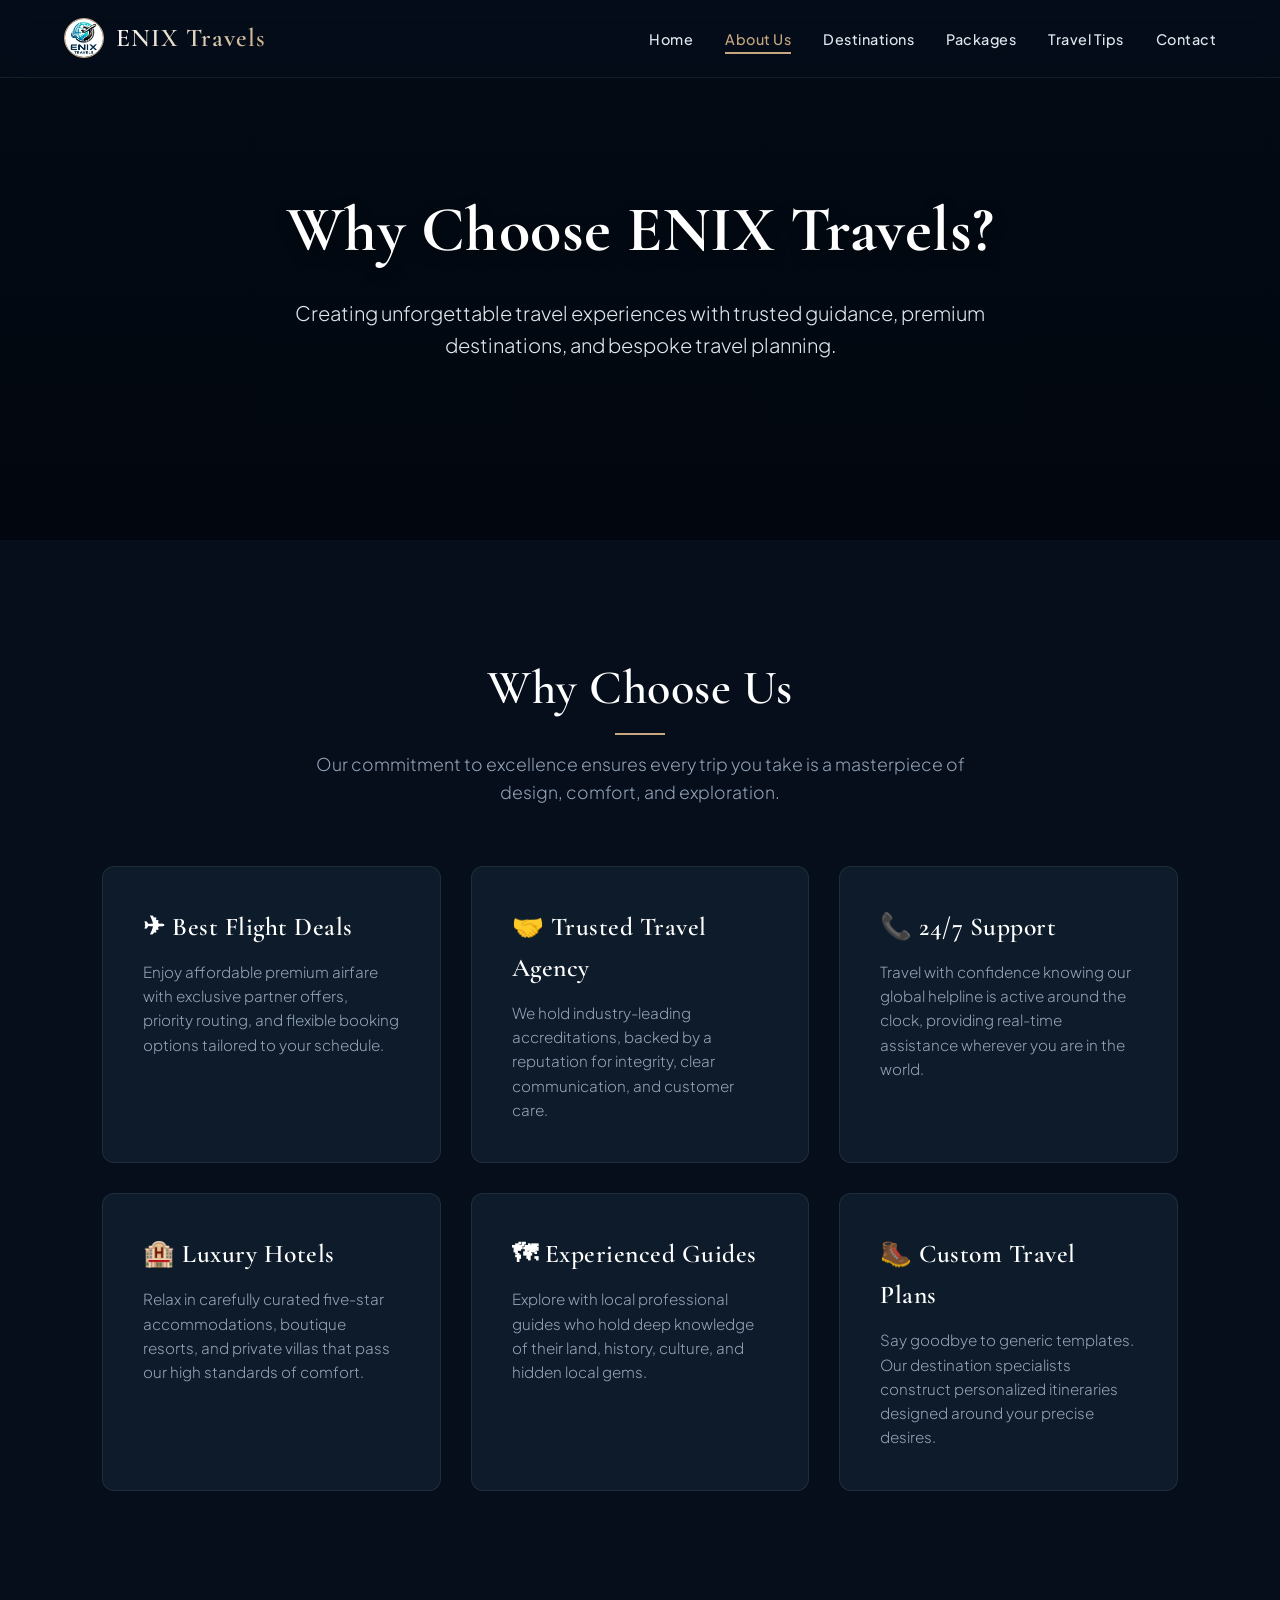
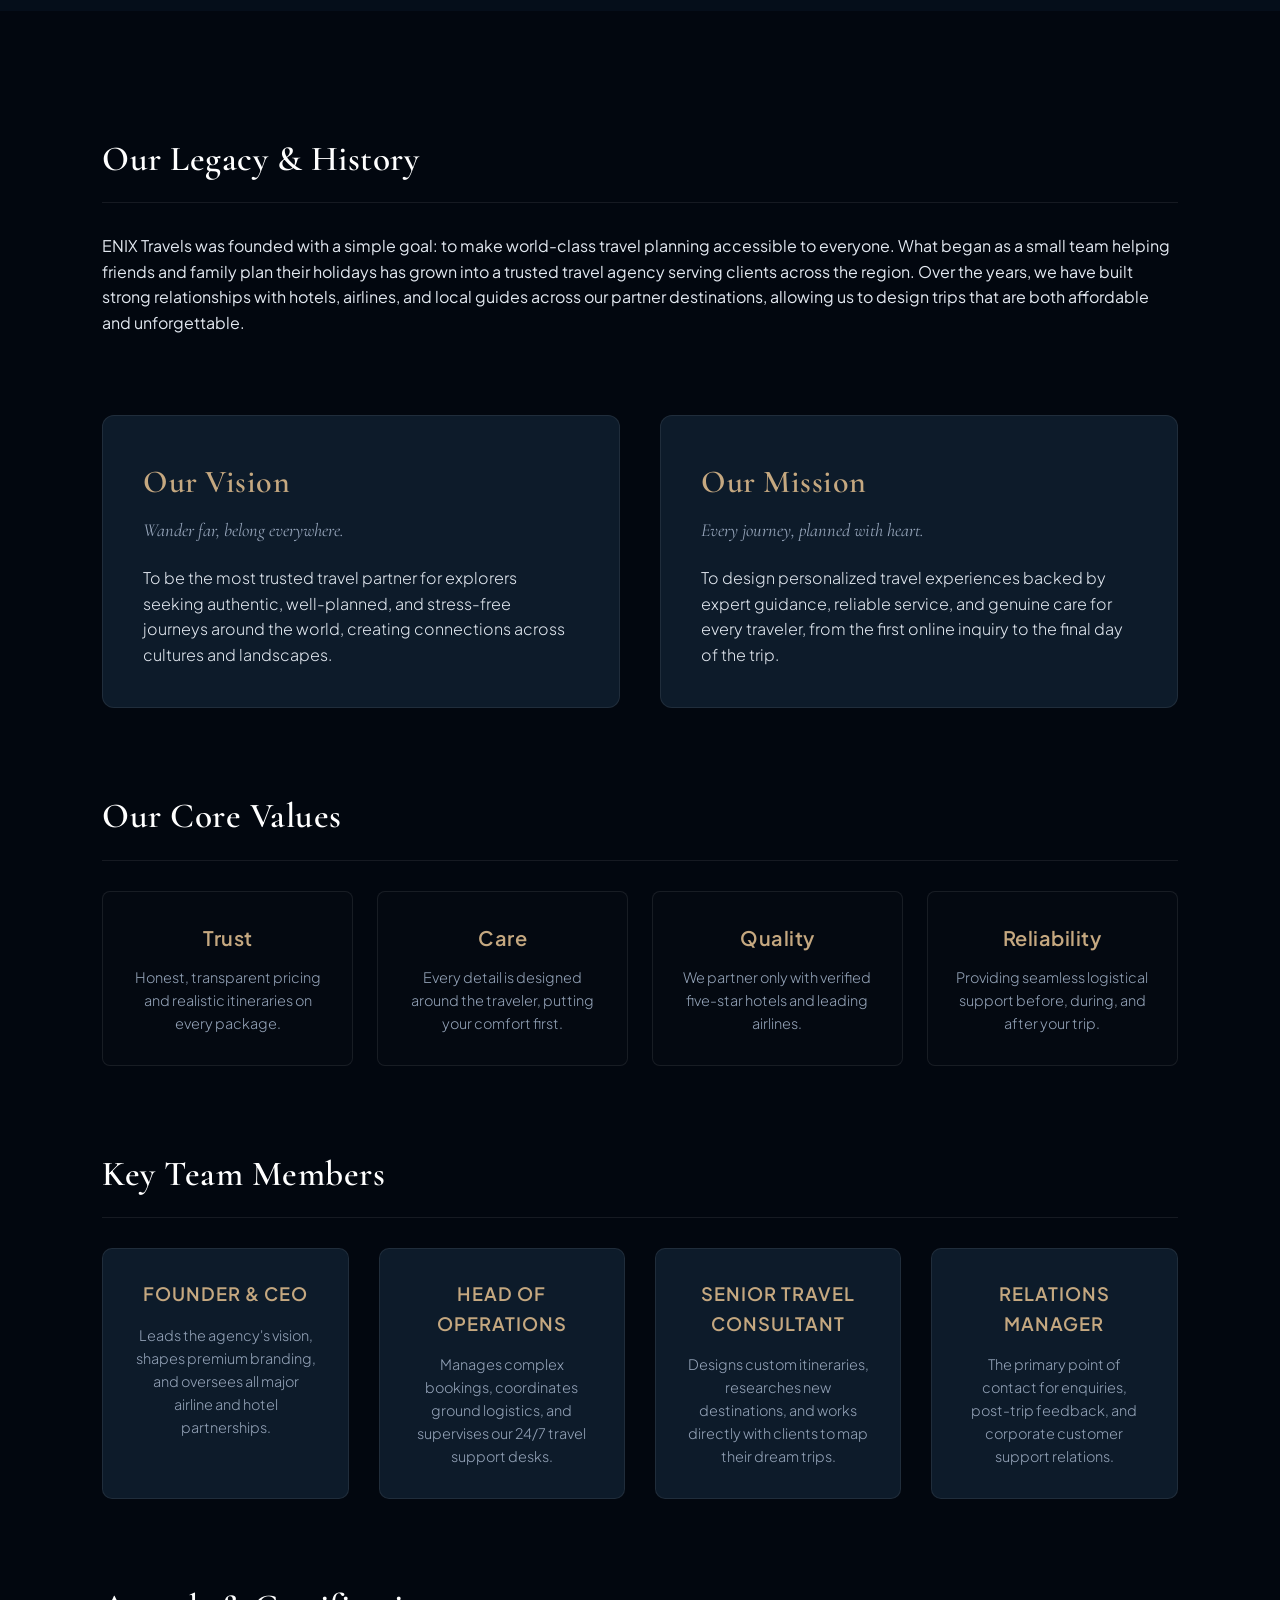
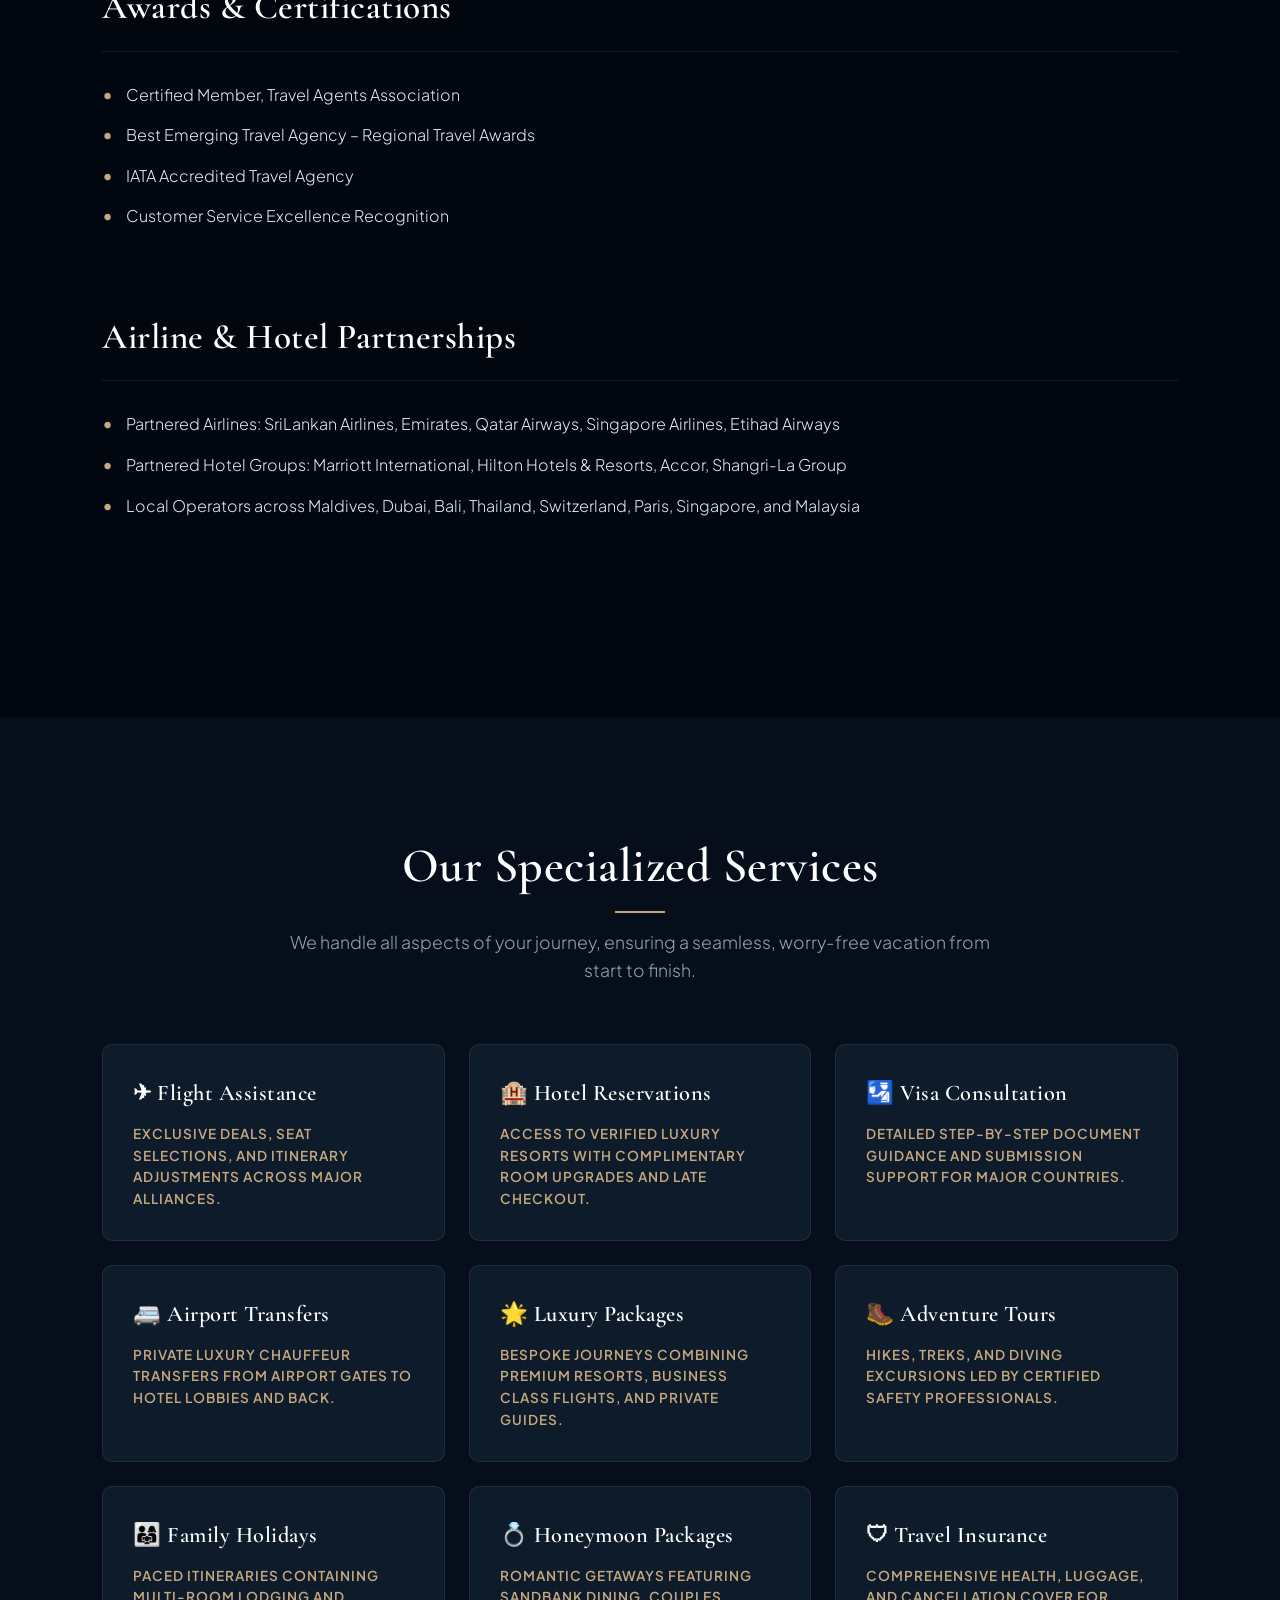
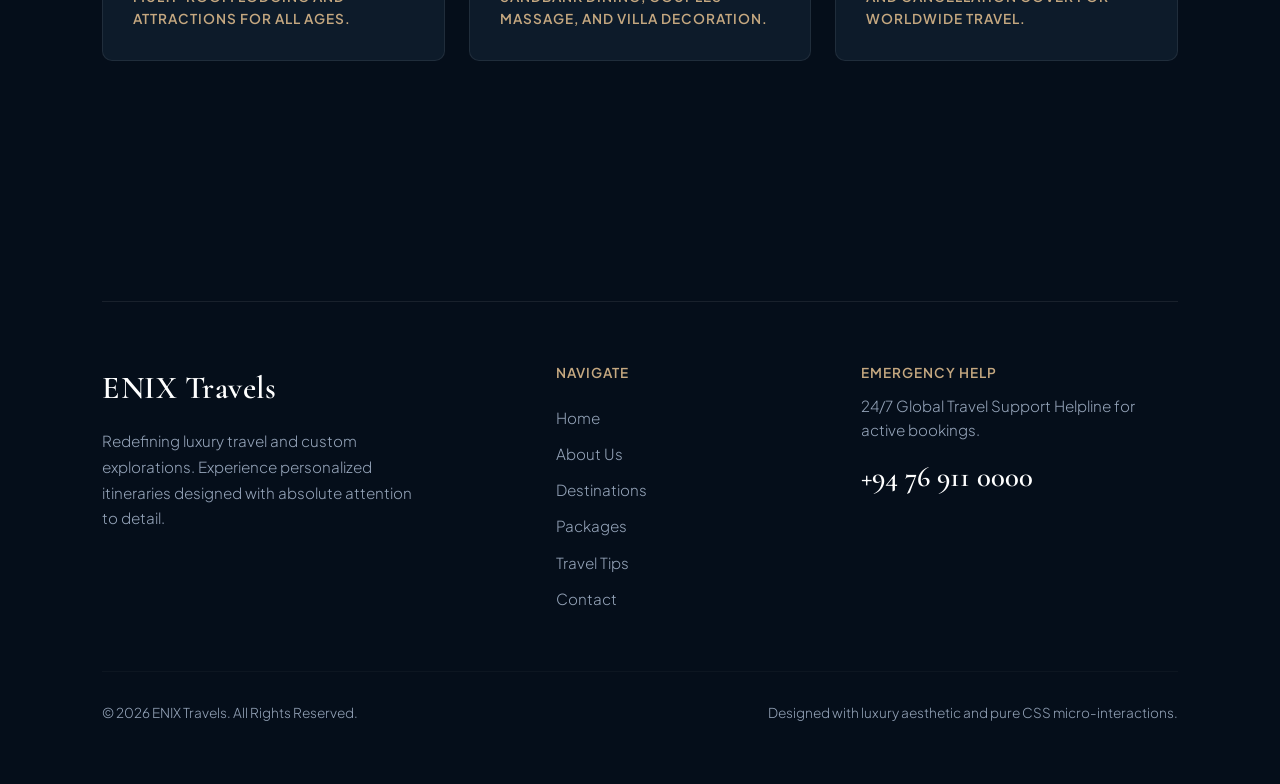
==== about.html @ 01170659 "Fully redesign all pages to a luxury, premium style with a unified style.css" ====
<!DOCTYPE html>
<html lang="en">
<head>
    <meta charset="UTF-8">
    <meta name="viewport" content="width=device-width, initial-scale=1.0">
    <meta name="description" content="Learn about the values, history, team, and bespoke travel services of ENIX Travels, your trusted premium holiday architect.">
    <title>About Us | ENIX Travels</title>
    <!-- Link to premium redesign stylesheet -->
    <link rel="stylesheet" href="style.css">
</head>
<body>

    <!-- ==========================================
      1. GLASSMORPHISM STICKY NAVIGATION
    ========================================== -->
    <header class="navbar">
        <a href="index.html" class="logo-section">
            <img src="logo.jpeg" alt="ENIX Travels Logo">
            <h2>ENIX Travels</h2>
        </a>

        <!-- CSS Checkbox Hack for Mobile Navigation -->
        <input type="checkbox" id="nav-checkbox" class="nav-checkbox">
        <label for="nav-checkbox" class="hamburger-label">
            <span></span>
            <span></span>
            <span></span>
        </label>

        <nav class="nav-menu">
            <ul>
                <li><a href="index.html" class="nav-link">Home</a></li>
                <li><a href="about.html" class="nav-link active">About Us</a></li>
                <li><a href="destinations.html" class="nav-link">Destinations</a></li>
                <li><a href="packages.html" class="nav-link">Packages</a></li>
                <li><a href="traveltips.html" class="nav-link">Travel Tips</a></li>
                <li><a href="contact.html" class="nav-link">Contact</a></li>
            </ul>
        </nav>
    </header>

    <!-- ==========================================
      2. SUB-HERO SECTION
    ========================================== -->
    <section class="sub-hero sub-hero-about">
        <div class="hero-content">
            <h1 class="animate-item hero-title">Why Choose ENIX Travels?</h1>
            <p class="animate-item hero-sub">
                Creating unforgettable travel experiences with trusted guidance, premium destinations, and bespoke travel planning.
            </p>
        </div>
    </section>

    <!-- ==========================================
      3. WHY CHOOSE US
    ========================================== -->
    <section class="why-choose">
        <div class="section-header">
            <h2>Why Choose Us</h2>
            <p>Our commitment to excellence ensures every trip you take is a masterpiece of design, comfort, and exploration.</p>
        </div>

        <div class="why-grid">
            <div class="why-box">
                <h3>✈ Best Flight Deals</h3>
                <p>Enjoy affordable premium airfare with exclusive partner offers, priority routing, and flexible booking options tailored to your schedule.</p>
            </div>

            <div class="why-box">
                <h3>🤝 Trusted Travel Agency</h3>
                <p>We hold industry-leading accreditations, backed by a reputation for integrity, clear communication, and customer care.</p>
            </div>

            <div class="why-box">
                <h3>📞 24/7 Support</h3>
                <p>Travel with confidence knowing our global helpline is active around the clock, providing real-time assistance wherever you are in the world.</p>
            </div>

            <div class="why-box">
                <h3>🏨 Luxury Hotels</h3>
                <p>Relax in carefully curated five-star accommodations, boutique resorts, and private villas that pass our high standards of comfort.</p>
            </div>

            <div class="why-box">
                <h3>🗺 Experienced Guides</h3>
                <p>Explore with local professional guides who hold deep knowledge of their land, history, culture, and hidden local gems.</p>
            </div>

            <div class="why-box">
                <h3>🥾 Custom Travel Plans</h3>
                <p>Say goodbye to generic templates. Our destination specialists construct personalized itineraries designed around your precise desires.</p>
            </div>
        </div>
    </section>

    <!-- ==========================================
      4. AGENCY PROFILE & VALUES
    ========================================== -->
    <section class="agency-profile">
        <div class="profile-block">
            <h3>Our Legacy & History</h3>
            <p>
                ENIX Travels was founded with a simple goal: to make world-class travel planning accessible to everyone. What began as a small team helping friends and family plan their holidays has grown into a trusted travel agency serving clients across the region. Over the years, we have built strong relationships with hotels, airlines, and local guides across our partner destinations, allowing us to design trips that are both affordable and unforgettable.
            </p>
        </div>

        <div class="vision-mission-grid">
            <div class="vm-box">
                <h3>Our Vision</h3>
                <span class="vm-tagline">Wander far, belong everywhere.</span>
                <p>
                    To be the most trusted travel partner for explorers seeking authentic, well-planned, and stress-free journeys around the world, creating connections across cultures and landscapes.
                </p>
            </div>

            <div class="vm-box">
                <h3>Our Mission</h3>
                <span class="vm-tagline">Every journey, planned with heart.</span>
                <p>
                    To design personalized travel experiences backed by expert guidance, reliable service, and genuine care for every traveler, from the first online inquiry to the final day of the trip.
                </p>
            </div>
        </div>

        <div class="profile-block">
            <h3>Our Core Values</h3>
            <div class="values-grid">
                <div class="value-item">
                    <h4>Trust</h4>
                    <p>Honest, transparent pricing and realistic itineraries on every package.</p>
                </div>
                <div class="value-item">
                    <h4>Care</h4>
                    <p>Every detail is designed around the traveler, putting your comfort first.</p>
                </div>
                <div class="value-item">
                    <h4>Quality</h4>
                    <p>We partner only with verified five-star hotels and leading airlines.</p>
                </div>
                <div class="value-item">
                    <h4>Reliability</h4>
                    <p>Providing seamless logistical support before, during, and after your trip.</p>
                </div>
            </div>
        </div>

        <div class="profile-block">
            <h3>Key Team Members</h3>
            <div class="team-grid">
                <div class="team-card">
                    <h4>Founder & CEO</h4>
                    <p>Leads the agency's vision, shapes premium branding, and oversees all major airline and hotel partnerships.</p>
                </div>
                <div class="team-card">
                    <h4>Head of Operations</h4>
                    <p>Manages complex bookings, coordinates ground logistics, and supervises our 24/7 travel support desks.</p>
                </div>
                <div class="team-card">
                    <h4>Senior Travel Consultant</h4>
                    <p>Designs custom itineraries, researches new destinations, and works directly with clients to map their dream trips.</p>
                </div>
                <div class="team-card">
                    <h4>Relations Manager</h4>
                    <p>The primary point of contact for enquiries, post-trip feedback, and corporate customer support relations.</p>
                </div>
            </div>
        </div>

        <div class="profile-block">
            <h3>Awards & Certifications</h3>
            <ul class="simple-list">
                <li>Certified Member, Travel Agents Association</li>
                <li>Best Emerging Travel Agency – Regional Travel Awards</li>
                <li>IATA Accredited Travel Agency</li>
                <li>Customer Service Excellence Recognition</li>
            </ul>
        </div>

        <div class="profile-block">
            <h3>Airline & Hotel Partnerships</h3>
            <ul class="simple-list">
                <li>Partnered Airlines: SriLankan Airlines, Emirates, Qatar Airways, Singapore Airlines, Etihad Airways</li>
                <li>Partnered Hotel Groups: Marriott International, Hilton Hotels & Resorts, Accor, Shangri-La Group</li>
                <li>Local Operators across Maldives, Dubai, Bali, Thailand, Switzerland, Paris, Singapore, and Malaysia</li>
            </ul>
        </div>
    </section>

    <!-- ==========================================
      5. OUR DETAILED SERVICES
    ========================================== -->
    <section class="services">
        <div class="section-header">
            <h2>Our Specialized Services</h2>
            <p>We handle all aspects of your journey, ensuring a seamless, worry-free vacation from start to finish.</p>
        </div>

        <div class="services-grid">
            <div class="service-card">
                <h3>✈ Flight Assistance</h3>
                <p>Exclusive deals, seat selections, and itinerary adjustments across major alliances.</p>
            </div>
            <div class="service-card">
                <h3>🏨 Hotel Reservations</h3>
                <p>Access to verified luxury resorts with complimentary room upgrades and late checkout.</p>
            </div>
            <div class="service-card">
                <h3>🛂 Visa Consultation</h3>
                <p>Detailed step-by-step document guidance and submission support for major countries.</p>
            </div>
            <div class="service-card">
                <h3>🚐 Airport Transfers</h3>
                <p>Private luxury chauffeur transfers from airport gates to hotel lobbies and back.</p>
            </div>
            <div class="service-card">
                <h3>🌟 Luxury Packages</h3>
                <p>Bespoke journeys combining premium resorts, business class flights, and private guides.</p>
            </div>
            <div class="service-card">
                <h3>🥾 Adventure Tours</h3>
                <p>Hikes, treks, and diving excursions led by certified safety professionals.</p>
            </div>
            <div class="service-card">
                <h3>👨‍👩‍👧 Family Holidays</h3>
                <p>Paced itineraries containing multi-room lodging and attractions for all ages.</p>
            </div>
            <div class="service-card">
                <h3>💍 Honeymoon Packages</h3>
                <p>Romantic getaways featuring sandbank dining, couples massage, and villa decoration.</p>
            </div>
            <div class="service-card">
                <h3>🛡 Travel Insurance</h3>
                <p>Comprehensive health, luggage, and cancellation cover for worldwide travel.</p>
            </div>
        </div>
    </section>

    <!-- ==========================================
      6. CONTACT & FOOTER SECTION
    ========================================== -->
    <section id="contact" class="contact-wrapper">
        <!-- Footer Column Areas -->
        <footer class="footer-bottom">
            <div class="footer-brand">
                <h3>ENIX Travels</h3>
                <p>Redefining luxury travel and custom explorations. Experience personalized itineraries designed with absolute attention to detail.</p>
            </div>
            <div class="footer-links-grid">
                <div class="footer-nav">
                    <h4>Navigate</h4>
                    <a href="index.html">Home</a>
                    <a href="about.html">About Us</a>
                    <a href="destinations.html">Destinations</a>
                    <a href="packages.html">Packages</a>
                    <a href="traveltips.html">Travel Tips</a>
                    <a href="contact.html">Contact</a>
                </div>
                <div class="footer-support">
                    <h4>Emergency Help</h4>
                    <p>24/7 Global Travel Support Helpline for active bookings.</p>
                    <span class="helpline">+94 76 911 0000</span>
                </div>
            </div>
        </footer>

        <div class="copyright">
            <p>© 2026 ENIX Travels. All Rights Reserved.</p>
            <p>Designed with luxury aesthetic and pure CSS micro-interactions.</p>
        </div>
    </section>

</body>
</html>
---- style.css ----
/*
 ==========================================
   ENIX TRAVELS - PREMIUM STYLE SHEET
   Techniques: CSS Grid, Flexbox, Glassmorphism, Checkbox Hack
   Theme: Luxury Navy & Sand Gold
 ==========================================
*/

/* --- Google Fonts --- */
@import url('https://fonts.googleapis.com/css2?family=Cormorant+Garamond:ital,wght@0,300;0,400;0,500;0,600;0,700;1,400&family=Plus+Jakarta+Sans:wght@300;400;500;600;700;800&display=swap');

/* --- Design Tokens & Variables --- */
:root {
  /* Colors */
  --primary: #050e1a;          /* Deep rich navy base */
  --primary-light: #0d1b2a;    /* Secondary navy for cards */
  --accent: #c5a880;           /* Champagne / Sand Gold */
  --accent-glow: rgba(197, 168, 128, 0.4);
  --accent-hover: #e0cca7;     /* Lighter Sand Gold */
  --bg-dark: #02070f;          /* Almost black */
  --text-white: #ffffff;       /* Pure white headings */
  --text-slate: #94a3b8;       /* Legible slate body */
  --text-light: #e2e8f0;       /* High contrast body text */
  --border-light: rgba(255, 255, 255, 0.08); /* Semi-transparent border */
  
  /* Fonts */
  --font-serif: 'Cormorant Garamond', serif;
  --font-sans: 'Plus Jakarta Sans', sans-serif;
  
  /* Animation / Transitions */
  --transition-smooth: all 0.45s cubic-bezier(0.16, 1, 0.3, 1); /* Premium ease-out curve */
  --transition-fast: all 0.25s ease;
  
  /* Shadow & Blur */
  --card-shadow: 0 10px 30px -10px rgba(0, 0, 0, 0.5);
  --card-shadow-hover: 0 20px 40px -10px rgba(197, 168, 128, 0.15);
  --glass-bg: rgba(5, 14, 26, 0.7);
  --glass-blur: blur(15px);
}

/* --- Reset & Core Setup --- */
*, *::before, *::after {
  box-sizing: border-box;
  margin: 0;
  padding: 0;
}

html {
  scroll-behavior: smooth;
  scroll-padding-top: 100px; /* Offset to prevent fixed navbar from covering headings */
}

body {
  font-family: var(--font-sans);
  background-color: var(--bg-dark);
  color: var(--text-light);
  line-height: 1.6;
  overflow-x: hidden;
}

h1, h2, h3, h4, h5, h6 {
  font-family: var(--font-serif);
  color: var(--text-white);
  font-weight: 600;
  letter-spacing: 0.5px;
}

a {
  color: inherit;
  text-decoration: none;
  transition: var(--transition-fast);
}

ul {
  list-style: none;
}

img {
  max-width: 100%;
  height: auto;
  display: block;
}

/* --- Custom Scrollbar --- */
::-webkit-scrollbar {
  width: 8px;
}
::-webkit-scrollbar-track {
  background: var(--bg-dark);
}
::-webkit-scrollbar-thumb {
  background: var(--primary-light);
  border: 2px solid var(--bg-dark);
  border-radius: 4px;
}
::-webkit-scrollbar-thumb:hover {
  background: var(--accent);
}

/* --- Common UI Utilities --- */
.section-header {
  text-align: center;
  max-width: 700px;
  margin: 0 auto 60px auto;
}

.section-header h2 {
  font-size: 3rem;
  line-height: 1.2;
  margin-bottom: 15px;
  position: relative;
  display: inline-block;
}

.section-header h2::after {
  content: '';
  display: block;
  width: 50px;
  height: 2px;
  background-color: var(--accent);
  margin: 15px auto 0 auto;
}

.section-header p {
  font-size: 1.1rem;
  color: var(--text-slate);
  font-weight: 300;
}

.glow-btn {
  display: inline-block;
  background-color: var(--accent);
  color: var(--bg-dark);
  font-family: var(--font-sans);
  font-weight: 600;
  text-transform: uppercase;
  font-size: 0.85rem;
  letter-spacing: 1.5px;
  padding: 16px 36px;
  border-radius: 4px;
  border: 1px solid var(--accent);
  box-shadow: 0 0 0 0 rgba(197, 168, 128, 0.4);
  transition: var(--transition-smooth);
  cursor: pointer;
  text-align: center;
}

.glow-btn:hover {
  background-color: transparent;
  color: var(--accent);
  box-shadow: 0 10px 30px -10px var(--accent-glow);
  transform: translateY(-2px);
}

.glass-panel {
  background: var(--glass-bg);
  backdrop-filter: var(--glass-blur);
  -webkit-backdrop-filter: var(--glass-blur);
  border: 1px solid var(--border-light);
  border-radius: 12px;
}

/* --- Sticky Glassmorphism Header --- */
.navbar {
  position: fixed;
  top: 0;
  left: 0;
  width: 100%;
  z-index: 1000;
  background: var(--glass-bg);
  backdrop-filter: var(--glass-blur);
  -webkit-backdrop-filter: var(--glass-blur);
  border-bottom: 1px solid var(--border-light);
  padding: 18px 5%;
  display: flex;
  justify-content: space-between;
  align-items: center;
  transition: var(--transition-smooth);
}

.logo-section {
  display: flex;
  align-items: center;
  gap: 12px;
}

.logo-section img {
  width: 40px;
  height: 40px;
  border-radius: 50%;
  border: 1.5px solid var(--accent);
  object-fit: cover;
}

.logo-section h2 {
  font-size: 1.6rem;
  letter-spacing: 1px;
  background: linear-gradient(135deg, #ffffff 0%, var(--accent) 100%);
  -webkit-background-clip: text;
  -webkit-text-fill-color: transparent;
}

.nav-menu ul {
  display: flex;
  align-items: center;
  gap: 32px;
}

.nav-link {
  font-family: var(--font-sans);
  font-size: 0.9rem;
  font-weight: 500;
  letter-spacing: 0.5px;
  color: var(--text-light);
  position: relative;
  padding: 6px 0;
}

.nav-link::after {
  content: '';
  position: absolute;
  bottom: 0;
  left: 0;
  width: 0;
  height: 1.5px;
  background-color: var(--accent);
  transition: var(--transition-smooth);
}

.nav-link:hover, .nav-link.active {
  color: var(--accent);
}

.nav-link:hover::after, .nav-link.active::after {
  width: 100%;
}

/* Checkbox hack variables */
.nav-checkbox {
  display: none;
}

.hamburger-label {
  display: none;
  cursor: pointer;
  z-index: 1010;
}

/* --- Hero Section (Homepage) --- */
.hero {
  height: 100vh;
  width: 100%;
  background: linear-gradient(180deg, rgba(5,14,26,0.3) 0%, rgba(2,7,15,0.95) 100%), 
              url('https://images.unsplash.com/photo-1507525428034-b723cf961d3e?auto=format&fit=crop&w=1920&q=80') no-repeat center center/cover;
  display: flex;
  align-items: center;
  justify-content: center;
  position: relative;
  text-align: center;
  padding: 0 20px;
}

.hero-content {
  max-width: 900px;
  z-index: 10;
}

.hero h1 {
  font-size: 4.5rem;
  line-height: 1.1;
  margin-bottom: 24px;
  font-style: italic;
  letter-spacing: 0.5px;
  font-weight: 300;
  color: var(--text-white);
  text-shadow: 0 4px 20px rgba(0, 0, 0, 0.4);
}

.hero h1 span {
  display: block;
  font-style: normal;
  font-weight: 700;
  font-size: 5rem;
  background: linear-gradient(135deg, #ffffff 30%, var(--accent) 100%);
  -webkit-background-clip: text;
  -webkit-text-fill-color: transparent;
  margin-top: 10px;
}

.hero p {
  font-size: 1.3rem;
  color: var(--text-slate);
  max-width: 650px;
  margin: 0 auto 40px auto;
  font-weight: 300;
}

/* --- Sub-page Hero Section --- */
.sub-hero {
  height: 60vh;
  width: 100%;
  display: flex;
  align-items: center;
  justify-content: center;
  position: relative;
  text-align: center;
  padding: 0 20px;
  background-position: center center;
  background-repeat: no-repeat;
  background-size: cover;
}

.sub-hero::before {
  content: '';
  position: absolute;
  top: 0;
  left: 0;
  width: 100%;
  height: 100%;
  background: linear-gradient(180deg, rgba(5,14,26,0.5) 0%, rgba(2,7,15,1) 100%);
  z-index: 1;
}

.sub-hero-about {
  background-image: url('https://images.unsplash.com/photo-1488646953014-85cb44e25828?auto=format&fit=crop&w=1920&q=80');
}

.sub-hero-destinations {
  background-image: url('https://images.unsplash.com/photo-1469854523086-cc02fe5d8800?auto=format&fit=crop&w=1920&q=80');
}

.sub-hero-packages {
  background-image: url('https://images.unsplash.com/photo-1476514525535-07fb3b4ae5f1?auto=format&fit=crop&w=1920&q=80');
}

.sub-hero-tips {
  background-image: url('https://images.unsplash.com/photo-1506929562872-bb421503ef21?auto=format&fit=crop&w=1920&q=80');
}

.sub-hero-contact {
  background-image: url('https://images.unsplash.com/photo-1436491865332-7a61a109cc05?auto=format&fit=crop&w=1920&q=80');
}

.sub-hero h1 {
  font-size: 4rem;
  margin-bottom: 16px;
  z-index: 10;
  font-weight: 700;
  text-shadow: 0 4px 15px rgba(0, 0, 0, 0.4);
}

.sub-hero p {
  font-size: 1.25rem;
  color: var(--text-light);
  max-width: 700px;
  margin: 0 auto;
  font-weight: 300;
  z-index: 10;
}

/* Staggered Animations for Hero Text */
.animate-item {
  opacity: 0;
  transform: translateY(30px);
  animation: fadeInUp 1s cubic-bezier(0.16, 1, 0.3, 1) forwards;
}

.hero-title {
  animation-delay: 0.2s;
}

.hero-sub {
  animation-delay: 0.4s;
}

.hero-cta {
  animation-delay: 0.6s;
}

@keyframes fadeInUp {
  to {
    opacity: 1;
    transform: translateY(0);
  }
}

/* Scroll indicator */
.scroll-indicator {
  position: absolute;
  bottom: 40px;
  left: 50%;
  transform: translateX(-50%);
  z-index: 10;
  animation: bounce 2s infinite;
  color: var(--accent);
  font-size: 1.5rem;
  opacity: 0.7;
}

@keyframes bounce {
  0%, 20%, 50%, 80%, 100% {
    transform: translate(-50%, 0);
  }
  40% {
    transform: translate(-50%, -10px);
  }
  60% {
    transform: translate(-50%, -5px);
  }
}

/* --- About Us Page Layouts --- */
.about {
  padding: 120px 8%;
  background-color: var(--bg-dark);
  position: relative;
}

.about-grid {
  display: grid;
  grid-template-columns: 1.1fr 0.9fr;
  gap: 80px;
  align-items: center;
}

.about-text h3 {
  font-size: 1.5rem;
  color: var(--accent);
  text-transform: uppercase;
  letter-spacing: 2px;
  margin-bottom: 12px;
  font-family: var(--font-sans);
}

.about-text h2 {
  font-size: 3.5rem;
  line-height: 1.15;
  margin-bottom: 24px;
}

.about-text p {
  color: var(--text-slate);
  font-size: 1.1rem;
  line-height: 1.8;
  margin-bottom: 20px;
  font-weight: 300;
}

.about-highlight {
  font-size: 1.25rem;
  color: var(--text-light);
  border-left: 2px solid var(--accent);
  padding-left: 20px;
  font-style: italic;
  font-family: var(--font-serif);
  margin: 30px 0;
}

/* About Stats badges */
.about-stats {
  display: flex;
  gap: 30px;
  margin-top: 40px;
}

.stat-item {
  flex: 1;
  padding: 24px;
  text-align: center;
  border-radius: 8px;
}

.stat-number {
  font-family: var(--font-serif);
  font-size: 2.8rem;
  color: var(--accent);
  font-weight: 700;
  display: block;
  margin-bottom: 4px;
}

.stat-label {
  font-size: 0.85rem;
  text-transform: uppercase;
  letter-spacing: 1px;
  color: var(--text-slate);
}

/* Visual Collage side */
.about-visual {
  position: relative;
  display: flex;
  justify-content: center;
}

.image-wrapper {
  position: relative;
  width: 90%;
  border-radius: 12px;
  overflow: hidden;
  box-shadow: var(--card-shadow);
}

.image-wrapper img {
  width: 100%;
  height: 500px;
  object-fit: cover;
  transition: var(--transition-smooth);
}

.image-wrapper::before {
  content: '';
  position: absolute;
  top: 0;
  left: 0;
  width: 100%;
  height: 100%;
  background: linear-gradient(360deg, rgba(5,14,26,0.6) 0%, rgba(5,14,26,0) 100%);
  z-index: 1;
  pointer-events: none;
}

.image-wrapper:hover img {
  transform: scale(1.03);
}

.visual-backdrop {
  position: absolute;
  width: 100%;
  height: 100%;
  border: 1px solid var(--accent);
  border-radius: 12px;
  top: 20px;
  left: 20px;
  z-index: -1;
  opacity: 0.3;
  transition: var(--transition-smooth);
}

.about-visual:hover .visual-backdrop {
  transform: translate(-10px, -10px);
  opacity: 0.5;
}

/* Why Choose Grid */
.why-choose {
  padding: 120px 8%;
  background-color: var(--primary);
}

.why-grid {
  display: grid;
  grid-template-columns: repeat(auto-fit, minmax(320px, 1fr));
  gap: 30px;
  margin-top: 40px;
}

.why-box {
  padding: 40px;
  border-radius: 12px;
  border: 1px solid var(--border-light);
  background-color: var(--primary-light);
  transition: var(--transition-smooth);
}

.why-box:hover {
  transform: translateY(-5px);
  border-color: rgba(197, 168, 128, 0.4);
  box-shadow: var(--card-shadow-hover);
}

.why-box h3 {
  font-size: 1.6rem;
  color: var(--text-white);
  margin-bottom: 12px;
  display: flex;
  align-items: center;
  gap: 12px;
}

.why-box p {
  color: var(--text-slate);
  font-size: 0.95rem;
  font-weight: 300;
  line-height: 1.6;
}

/* History / Values section */
.agency-profile {
  padding: 120px 8%;
  background-color: var(--bg-dark);
}

.profile-block {
  margin-bottom: 80px;
}

.profile-block h3 {
  font-size: 2.2rem;
  margin-bottom: 30px;
  border-bottom: 1px solid var(--border-light);
  padding-bottom: 15px;
}

.vision-mission-grid {
  display: grid;
  grid-template-columns: 1fr 1fr;
  gap: 40px;
  margin-bottom: 80px;
}

.vm-box {
  padding: 40px;
  border-radius: 12px;
  border: 1px solid var(--border-light);
  background-color: var(--primary-light);
}

.vm-box h3 {
  font-size: 2rem;
  margin-bottom: 8px;
  color: var(--accent);
}

.vm-tagline {
  display: block;
  font-family: var(--font-serif);
  font-style: italic;
  font-size: 1.15rem;
  color: var(--text-slate);
  margin-bottom: 20px;
}

.vm-box p {
  color: var(--text-light);
  font-weight: 300;
}

.values-grid {
  display: grid;
  grid-template-columns: repeat(4, 1fr);
  gap: 24px;
}

.value-item {
  padding: 30px 24px;
  text-align: center;
  border-radius: 8px;
  border: 1px solid var(--border-light);
  background-color: rgba(255,255,255,0.01);
  transition: var(--transition-fast);
}

.value-item:hover {
  border-color: var(--accent);
  background-color: rgba(197, 168, 128, 0.02);
}

.value-item h4 {
  font-family: var(--font-sans);
  font-size: 1.25rem;
  color: var(--accent);
  margin-bottom: 12px;
}

.value-item p {
  color: var(--text-slate);
  font-size: 0.9rem;
  font-weight: 300;
}

/* Team Grid */
.team-grid {
  display: grid;
  grid-template-columns: repeat(4, 1fr);
  gap: 30px;
}

.team-card {
  padding: 30px;
  border-radius: 10px;
  border: 1px solid var(--border-light);
  background-color: var(--primary-light);
  text-align: center;
  transition: var(--transition-smooth);
}

.team-card:hover {
  transform: translateY(-5px);
  border-color: rgba(197, 168, 128, 0.3);
}

.team-card h4 {
  font-family: var(--font-sans);
  font-size: 1.15rem;
  color: var(--accent);
  margin-bottom: 15px;
  text-transform: uppercase;
  letter-spacing: 1px;
}

.team-card p {
  color: var(--text-slate);
  font-size: 0.9rem;
  font-weight: 300;
}

.simple-list {
  display: flex;
  flex-direction: column;
  gap: 15px;
}

.simple-list li {
  position: relative;
  padding-left: 24px;
  color: var(--text-light);
  font-weight: 300;
}

.simple-list li::before {
  content: "•";
  position: absolute;
  left: 0;
  color: var(--accent);
  font-size: 1.4rem;
  line-height: 1;
}

.guidance-list li {
  padding-bottom: 15px;
  border-bottom: 1px solid rgba(255,255,255,0.02);
}

.guidance-list a {
  display: inline-block;
  margin-left: 10px;
  color: var(--accent);
  font-size: 0.85rem;
  font-weight: 600;
}

/* Services section in About page */
.services {
  padding: 120px 8%;
  background-color: var(--primary);
}

.services-grid {
  display: grid;
  grid-template-columns: repeat(auto-fit, minmax(280px, 1fr));
  gap: 24px;
  margin-top: 40px;
}

.service-card {
  padding: 30px;
  border-radius: 10px;
  border: 1px solid var(--border-light);
  background-color: var(--primary-light);
  transition: var(--transition-smooth);
}

.service-card:hover {
  transform: translateY(-5px);
  border-color: var(--accent);
}

.service-card h3 {
  font-size: 1.4rem;
  color: var(--text-white);
  margin-bottom: 12px;
}

.service-card p {
  color: var(--accent);
  font-size: 0.85rem;
  text-transform: uppercase;
  letter-spacing: 1px;
  font-weight: 600;
}

/* --- Destinations Page Layouts --- */
.destinations {
  padding: 120px 8%;
  background-color: var(--primary);
  background-image: radial-gradient(circle at 10% 20%, rgba(13, 27, 42, 0.2) 0%, transparent 40%);
}

.destinations-grid {
  display: grid;
  grid-template-columns: repeat(4, 1fr); /* 4 Columns on desktop */
  gap: 30px;
}

.destination-card {
  position: relative;
  background-color: var(--primary-light);
  border-radius: 12px;
  overflow: hidden;
  box-shadow: var(--card-shadow);
  border: 1px solid var(--border-light);
  transition: var(--transition-smooth);
  height: 420px;
  display: flex;
  flex-direction: column;
}

.dest-img-container {
  height: 65%;
  overflow: hidden;
  position: relative;
}

.dest-img-container img {
  width: 100%;
  height: 100%;
  object-fit: cover;
  transition: transform 0.6s cubic-bezier(0.16, 1, 0.3, 1);
}

/* Hover overlays */
.dest-img-container::after {
  content: '';
  position: absolute;
  top: 0;
  left: 0;
  width: 100%;
  height: 100%;
  background: linear-gradient(to bottom, rgba(5,14,26,0) 40%, rgba(5,14,26,0.85) 100%);
  z-index: 1;
  transition: var(--transition-smooth);
}

.destination-card:hover .dest-img-container img {
  transform: scale(1.08);
}

.destination-card:hover {
  transform: translateY(-10px);
  box-shadow: var(--card-shadow-hover);
  border-color: rgba(197, 168, 128, 0.3);
}

.dest-badge {
  position: absolute;
  top: 15px;
  right: 15px;
  background-color: rgba(5, 14, 26, 0.7);
  backdrop-filter: blur(5px);
  -webkit-backdrop-filter: blur(5px);
  border: 1.5px solid var(--accent);
  color: var(--accent);
  padding: 4px 12px;
  font-size: 0.75rem;
  text-transform: uppercase;
  letter-spacing: 1px;
  border-radius: 20px;
  z-index: 2;
  font-weight: 600;
}

.dest-content {
  padding: 24px;
  flex: 1;
  display: flex;
  flex-direction: column;
  justify-content: space-between;
  background-color: var(--primary-light);
  position: relative;
  z-index: 2;
}

.dest-content h3 {
  font-size: 1.6rem;
  margin-bottom: 8px;
  transition: var(--transition-fast);
}

.destination-card:hover .dest-content h3 {
  color: var(--accent);
}

.dest-content p {
  color: var(--text-slate);
  font-size: 0.88rem;
  font-weight: 300;
  line-height: 1.5;
  display: -webkit-box;
  -webkit-line-clamp: 3;
  -webkit-box-orient: vertical;
  overflow: hidden;
  text-overflow: ellipsis;
  margin-bottom: 15px;
}

.dest-link {
  display: flex;
  align-items: center;
  gap: 8px;
  font-size: 0.85rem;
  color: var(--accent);
  font-weight: 600;
  text-transform: uppercase;
  letter-spacing: 1px;
}

.dest-link span {
  transition: transform 0.3s ease;
}

.destination-card:hover .dest-link span {
  transform: translateX(5px);
}

/* Tour Categories Grid */
.categories-section {
  padding: 120px 8%;
  background-color: var(--bg-dark);
}

.category-grid {
  display: grid;
  grid-template-columns: repeat(auto-fit, minmax(320px, 1fr));
  gap: 30px;
  margin-top: 40px;
}

.category-box {
  padding: 40px;
  border-radius: 12px;
  border: 1px solid var(--border-light);
  background-color: var(--primary-light);
  transition: var(--transition-smooth);
}

.category-box:hover {
  border-color: var(--accent);
  box-shadow: var(--card-shadow-hover);
}

.category-box h3 {
  font-size: 1.6rem;
  margin-bottom: 15px;
}

.category-desc {
  color: var(--text-slate);
  font-size: 0.95rem;
  margin-bottom: 20px;
  font-weight: 300;
}

.category-box ul {
  display: flex;
  flex-wrap: wrap;
  gap: 12px;
}

.category-box li a {
  display: inline-block;
  padding: 6px 16px;
  border-radius: 20px;
  background-color: rgba(255, 255, 255, 0.03);
  border: 1px solid var(--border-light);
  font-size: 0.85rem;
  color: var(--text-light);
}

.category-box li a:hover {
  background-color: var(--accent);
  color: var(--bg-dark);
  border-color: var(--accent);
}

/* Country Know before you go cards */
.country-info-section {
  padding: 120px 8%;
  background-color: var(--bg-dark);
}

.country-info-card {
  padding: 48px;
  border-radius: 12px;
  border: 1px solid var(--border-light);
  background-color: var(--primary-light);
  margin-bottom: 40px;
  scroll-margin-top: 120px;
}

.country-info-card h3 {
  font-size: 2.5rem;
  color: var(--accent);
  margin-bottom: 24px;
  border-bottom: 1.5px solid var(--border-light);
  padding-bottom: 12px;
}

.info-grid {
  display: grid;
  grid-template-columns: 1fr 1fr;
  gap: 40px;
}

.info-col h5 {
  font-family: var(--font-sans);
  font-size: 0.9rem;
  text-transform: uppercase;
  letter-spacing: 1.5px;
  color: var(--text-white);
  margin-bottom: 12px;
}

.info-col p {
  color: var(--text-slate);
  font-size: 1rem;
  line-height: 1.7;
  font-weight: 300;
}

/* --- Tour Packages Page Layouts --- */
.packages {
  padding: 120px 8%;
  background-color: var(--bg-dark);
  position: relative;
}

.packages-grid {
  display: grid;
  grid-template-columns: repeat(3, 1fr); /* 3 Columns on desktop */
  gap: 40px;
}

.package-card {
  border-radius: 12px;
  overflow: hidden;
  box-shadow: var(--card-shadow);
  border: 1px solid var(--border-light);
  display: flex;
  flex-direction: column;
  height: 100%;
  transition: var(--transition-smooth);
}

.package-card:hover {
  transform: translateY(-8px);
  border-color: rgba(197, 168, 128, 0.4);
  box-shadow: var(--card-shadow-hover);
}

.package-header {
  padding: 30px;
  background-color: var(--primary-light);
  border-bottom: 1px solid var(--border-light);
  text-align: center;
}

.package-header h3 {
  font-size: 1.8rem;
  margin-bottom: 12px;
}

.package-duration {
  font-size: 0.85rem;
  text-transform: uppercase;
  letter-spacing: 1.5px;
  color: var(--accent);
  font-weight: 600;
}

.package-details {
  padding: 30px;
  flex: 1;
  background-color: var(--bg-dark);
}

.details-list {
  margin-bottom: 30px;
}

.details-list li {
  position: relative;
  padding-left: 28px;
  margin-bottom: 14px;
  font-size: 0.95rem;
  color: var(--text-slate);
  font-weight: 300;
}

.details-list li::before {
  content: "✓";
  position: absolute;
  left: 0;
  top: 0;
  color: var(--accent);
  font-weight: 700;
}

.package-pricing {
  text-align: center;
  padding-top: 25px;
  border-top: 1px solid var(--border-light);
}

.price-label {
  font-size: 0.8rem;
  color: var(--text-slate);
  text-transform: uppercase;
  letter-spacing: 1px;
}

.price-amount {
  font-family: var(--font-serif);
  font-size: 2.5rem;
  color: var(--text-white);
  font-weight: 700;
  margin: 5px 0 20px 0;
}

.price-amount span {
  font-size: 1.5rem;
  color: var(--accent);
}

.package-btn {
  width: 100%;
  padding: 14px;
  text-align: center;
}

/* Country sections on packages page */
.country-block {
  margin-bottom: 100px;
  scroll-margin-top: 120px;
}

.country-title {
  font-size: 3rem;
  color: var(--accent);
  margin-bottom: 40px;
  border-bottom: 2px solid var(--border-light);
  padding-bottom: 15px;
}

/* Tour packages Table style */
.table-section {
  padding: 120px 8%;
  background-color: var(--primary);
}

.table-wrapper {
  overflow-x: auto;
  margin-top: 40px;
  border-radius: 12px;
  border: 1px solid var(--border-light);
  box-shadow: var(--card-shadow);
}

.tour-table {
  width: 100%;
  border-collapse: collapse;
  text-align: left;
  background-color: var(--primary-light);
}

.tour-table caption {
  padding: 20px;
  font-family: var(--font-serif);
  font-size: 1.5rem;
  font-weight: 600;
  color: var(--text-white);
  background-color: rgba(255,255,255,0.01);
  border-bottom: 1px solid var(--border-light);
  text-align: left;
}

.tour-table th {
  padding: 20px;
  background-color: rgba(5, 14, 26, 0.5);
  font-size: 0.9rem;
  font-weight: 600;
  color: var(--accent);
  border-bottom: 1.5px solid var(--border-light);
  text-transform: uppercase;
  letter-spacing: 1px;
}

.tour-table td {
  padding: 20px;
  border-bottom: 1px solid rgba(255,255,255,0.03);
  font-size: 0.95rem;
  color: var(--text-light);
  font-weight: 300;
}

.tour-table tr:hover td {
  background-color: rgba(255, 255, 255, 0.02);
  color: var(--text-white);
}

.tour-table .btn-table-book {
  padding: 8px 18px;
  font-size: 0.75rem;
}

/* --- Travel Tips & FAQ Page Layouts --- */
.tips-section {
  padding: 120px 8%;
  background-color: var(--bg-dark);
}

.tips-grid {
  display: grid;
  grid-template-columns: repeat(auto-fit, minmax(320px, 1fr));
  gap: 30px;
  margin-top: 40px;
}

.tip-card {
  padding: 40px;
  border-radius: 12px;
  border: 1px solid var(--border-light);
  background-color: var(--primary-light);
  transition: var(--transition-smooth);
}

.tip-card:hover {
  transform: translateY(-5px);
  border-color: var(--accent);
  box-shadow: var(--card-shadow-hover);
}

.tip-card h3 {
  font-size: 1.6rem;
  margin-bottom: 15px;
}

.tip-card p {
  color: var(--text-slate);
  font-size: 0.95rem;
  font-weight: 300;
  line-height: 1.6;
}

/* FAQ Details/Summary Accordion */
.faq-section {
  padding: 120px 8%;
  background-color: var(--primary);
}

.faq-list {
  max-width: 800px;
  margin: 40px auto 0 auto;
}

.faq-item {
  margin-bottom: 20px;
  border-radius: 8px;
  border: 1px solid var(--border-light);
  background-color: var(--primary-light);
  overflow: hidden;
  transition: var(--transition-fast);
}

.faq-item summary {
  padding: 24px 30px;
  font-family: var(--font-serif);
  font-size: 1.35rem;
  color: var(--text-white);
  cursor: pointer;
  outline: none;
  list-style: none;
  display: flex;
  justify-content: space-between;
  align-items: center;
  font-weight: 500;
}

.faq-item summary::-webkit-details-marker {
  display: none;
}

/* Add custom rotating arrow icon */
.faq-item summary::after {
  content: "+";
  font-family: var(--font-sans);
  font-size: 1.5rem;
  color: var(--accent);
  transition: transform 0.3s ease;
}

.faq-item[open] {
  border-color: var(--accent);
  box-shadow: 0 5px 20px -10px var(--accent-glow);
}

.faq-item[open] summary::after {
  content: "−";
  transform: rotate(180deg);
}

.faq-item p {
  padding: 0 30px 24px 30px;
  color: var(--text-slate);
  font-size: 1rem;
  font-weight: 300;
  line-height: 1.7;
  border-top: 1px solid rgba(255,255,255,0.02);
}

/* --- Contact & Booking Page Layouts --- */
.contact-wrapper {
  padding: 120px 8% 60px 8%;
  background-color: var(--primary);
  position: relative;
}

.contact-grid {
  display: grid;
  grid-template-columns: 0.8fr 1.2fr;
  gap: 80px;
  margin-bottom: 100px;
  align-items: start;
}

.contact-info h2 {
  font-size: 3rem;
  line-height: 1.2;
  margin-bottom: 24px;
}

.contact-info p {
  color: var(--text-slate);
  font-size: 1.1rem;
  margin-bottom: 40px;
  font-weight: 300;
}

.info-cards {
  display: flex;
  flex-direction: column;
  gap: 24px;
  margin-bottom: 40px;
}

.info-card {
  display: flex;
  align-items: center;
  gap: 20px;
  padding: 20px;
  border-radius: 8px;
  background-color: rgba(255, 255, 255, 0.02);
  border: 1px solid var(--border-light);
}

.info-icon {
  font-size: 1.8rem;
  color: var(--accent);
}

.info-details h4 {
  font-family: var(--font-sans);
  font-size: 0.85rem;
  text-transform: uppercase;
  letter-spacing: 1px;
  color: var(--text-slate);
  margin-bottom: 4px;
}

.info-details p {
  margin: 0;
  font-size: 1.05rem;
  color: var(--text-light);
  font-weight: 500;
}

.social-platforms {
  display: flex;
  gap: 16px;
}

.social-btn {
  width: 44px;
  height: 44px;
  border-radius: 50%;
  background-color: rgba(255, 255, 255, 0.03);
  border: 1px solid var(--border-light);
  display: flex;
  align-items: center;
  justify-content: center;
  color: var(--text-light);
  font-size: 1.1rem;
  transition: var(--transition-smooth);
}

.social-btn:hover {
  background-color: var(--accent);
  color: var(--bg-dark);
  transform: translateY(-4px);
  box-shadow: 0 10px 20px -10px var(--accent);
}

/* Glassmorphism Form */
.contact-form-panel {
  padding: 48px;
}

.contact-form-panel h3 {
  font-size: 2.2rem;
  margin-bottom: 12px;
}

.contact-form-panel p {
  color: var(--text-slate);
  margin-bottom: 36px;
  font-weight: 300;
  font-size: 0.95rem;
}

.form-group-row {
  display: grid;
  grid-template-columns: 1fr 1fr;
  gap: 20px;
  margin-bottom: 24px;
}

.form-group {
  margin-bottom: 24px;
}

.form-group label {
  display: block;
  font-size: 0.85rem;
  text-transform: uppercase;
  letter-spacing: 1px;
  color: var(--text-slate);
  margin-bottom: 8px;
}

.form-input {
  width: 100%;
  background-color: rgba(255, 255, 255, 0.03);
  border: 1px solid var(--border-light);
  border-radius: 6px;
  padding: 16px 20px;
  color: var(--text-white);
  font-family: var(--font-sans);
  font-size: 0.95rem;
  transition: var(--transition-fast);
}

.form-input:focus {
  outline: none;
  border-color: var(--accent);
  background-color: rgba(255, 255, 255, 0.06);
  box-shadow: 0 0 15px -5px var(--accent-glow);
}

/* Style optgroups and options */
select.form-input option, select.form-input optgroup {
  background-color: var(--primary-light);
  color: var(--text-light);
}

textarea.form-input {
  height: 140px;
  resize: none;
}

.form-submit-btn {
  width: 100%;
  text-align: center;
  font-size: 0.9rem;
  padding: 18px;
}

/* CSS Target alerts on Contact Page */
.selected-note {
  display: none;
  padding: 20px 24px;
  border-radius: 8px;
  background-color: rgba(197, 168, 128, 0.1);
  border: 1.5px dashed var(--accent);
  color: var(--text-white);
  margin-bottom: 30px;
  font-weight: 500;
  animation: slideFadeIn 0.5s ease-out;
}

.selected-note:target {
  display: block;
}

@keyframes slideFadeIn {
  from {
    opacity: 0;
    transform: translateY(-10px);
  }
  to {
    opacity: 1;
    transform: translateY(0);
  }
}

/* --- Footer Area --- */
.footer-bottom {
  border-top: 1px solid var(--border-light);
  padding-top: 60px;
  display: grid;
  grid-template-columns: 1fr 1.5fr;
  gap: 40px;
  align-items: start;
}

.footer-brand h3 {
  font-size: 2rem;
  margin-bottom: 15px;
}

.footer-brand p {
  color: var(--text-slate);
  font-weight: 300;
  max-width: 320px;
  font-size: 0.95rem;
  line-height: 1.7;
}

.footer-links-grid {
  display: grid;
  grid-template-columns: 1fr 1.2fr;
  gap: 40px;
}

.footer-nav {
  display: flex;
  flex-direction: column;
  gap: 12px;
}

.footer-nav h4, .footer-support h4 {
  font-family: var(--font-sans);
  font-size: 0.85rem;
  text-transform: uppercase;
  letter-spacing: 1px;
  color: var(--accent);
  margin-bottom: 10px;
}

.footer-nav a {
  color: var(--text-slate);
  font-size: 0.95rem;
  font-weight: 300;
}

.footer-nav a:hover {
  color: var(--text-white);
  padding-left: 4px;
}

.footer-support p {
  color: var(--text-slate);
  font-size: 0.95rem;
  font-weight: 300;
  margin-bottom: 12px;
}

.helpline {
  font-family: var(--font-serif);
  font-size: 1.8rem;
  color: var(--text-white);
  font-weight: 600;
}

.copyright {
  margin-top: 60px;
  padding-top: 30px;
  border-top: 1px solid rgba(255, 255, 255, 0.03);
  display: flex;
  justify-content: space-between;
  font-size: 0.85rem;
  color: var(--text-slate);
  font-weight: 300;
}

/* --- Mobile Hamburger Checkbox Hack Logic --- */
@media (max-width: 992px) {
  .section-header h2 {
    font-size: 2.5rem;
  }
  .about-grid {
    grid-template-columns: 1fr;
    gap: 50px;
  }
  .destinations-grid {
    grid-template-columns: repeat(2, 1fr);
  }
  .packages-grid {
    grid-template-columns: repeat(2, 1fr);
    gap: 30px;
  }
  .contact-grid {
    grid-template-columns: 1fr;
    gap: 60px;
  }
  .info-grid {
    grid-template-columns: 1fr;
    gap: 30px;
  }
  .vision-mission-grid {
    grid-template-columns: 1fr;
    gap: 30px;
  }
  .values-grid {
    grid-template-columns: repeat(2, 1fr);
    gap: 20px;
  }
  .team-grid {
    grid-template-columns: repeat(2, 1fr);
  }
}

@media (max-width: 768px) {
  /* Hamburger button icon */
  .hamburger-label {
    display: flex;
    flex-direction: column;
    justify-content: space-between;
    width: 30px;
    height: 20px;
    z-index: 1100;
  }
  
  .hamburger-label span {
    display: block;
    height: 2px;
    width: 100%;
    background-color: var(--text-light);
    border-radius: 2px;
    transition: var(--transition-smooth);
  }
  
  /* Menu styling - initially offscreen drawer */
  .nav-menu {
    position: fixed;
    top: 0;
    right: -100%;
    width: 70%;
    height: 100vh;
    background-color: rgba(5, 14, 26, 0.98);
    backdrop-filter: blur(25px);
    -webkit-backdrop-filter: blur(25px);
    border-left: 1px solid var(--border-light);
    display: flex;
    justify-content: center;
    align-items: center;
    transition: var(--transition-smooth);
    z-index: 1000;
  }
  
  .nav-menu ul {
    flex-direction: column;
    gap: 32px;
    align-items: center;
  }
  
  .nav-link {
    font-size: 1.2rem;
  }
  
  /* Open state drawer */
  .nav-checkbox:checked ~ .nav-menu {
    right: 0;
  }
  
  /* Burger icon turns into an X */
  .nav-checkbox:checked ~ .hamburger-label span:nth-child(1) {
    transform: translateY(9px) rotate(45deg);
  }
  
  .nav-checkbox:checked ~ .hamburger-label span:nth-child(2) {
    opacity: 0;
  }
  
  .nav-checkbox:checked ~ .hamburger-label span:nth-child(3) {
    transform: translateY(-9px) rotate(-45deg);
  }
  
  /* Hero typography */
  .hero h1 {
    font-size: 3rem;
  }
  
  .hero h1 span {
    font-size: 3.2rem;
  }
  
  .destinations-grid,
  .packages-grid {
    grid-template-columns: 1fr;
  }
  
  .values-grid {
    grid-template-columns: 1fr;
  }
  
  .team-grid {
    grid-template-columns: 1fr;
  }
  
  .footer-bottom {
    grid-template-columns: 1fr;
  }
  
  .footer-links-grid {
    grid-template-columns: 1fr;
    gap: 30px;
  }
  
  .copyright {
    flex-direction: column;
    gap: 15px;
    text-align: center;
  }
  
  .contact-form-panel {
    padding: 30px 20px;
  }
  
  .form-group-row {
    grid-template-columns: 1fr;
    gap: 0;
  }
}
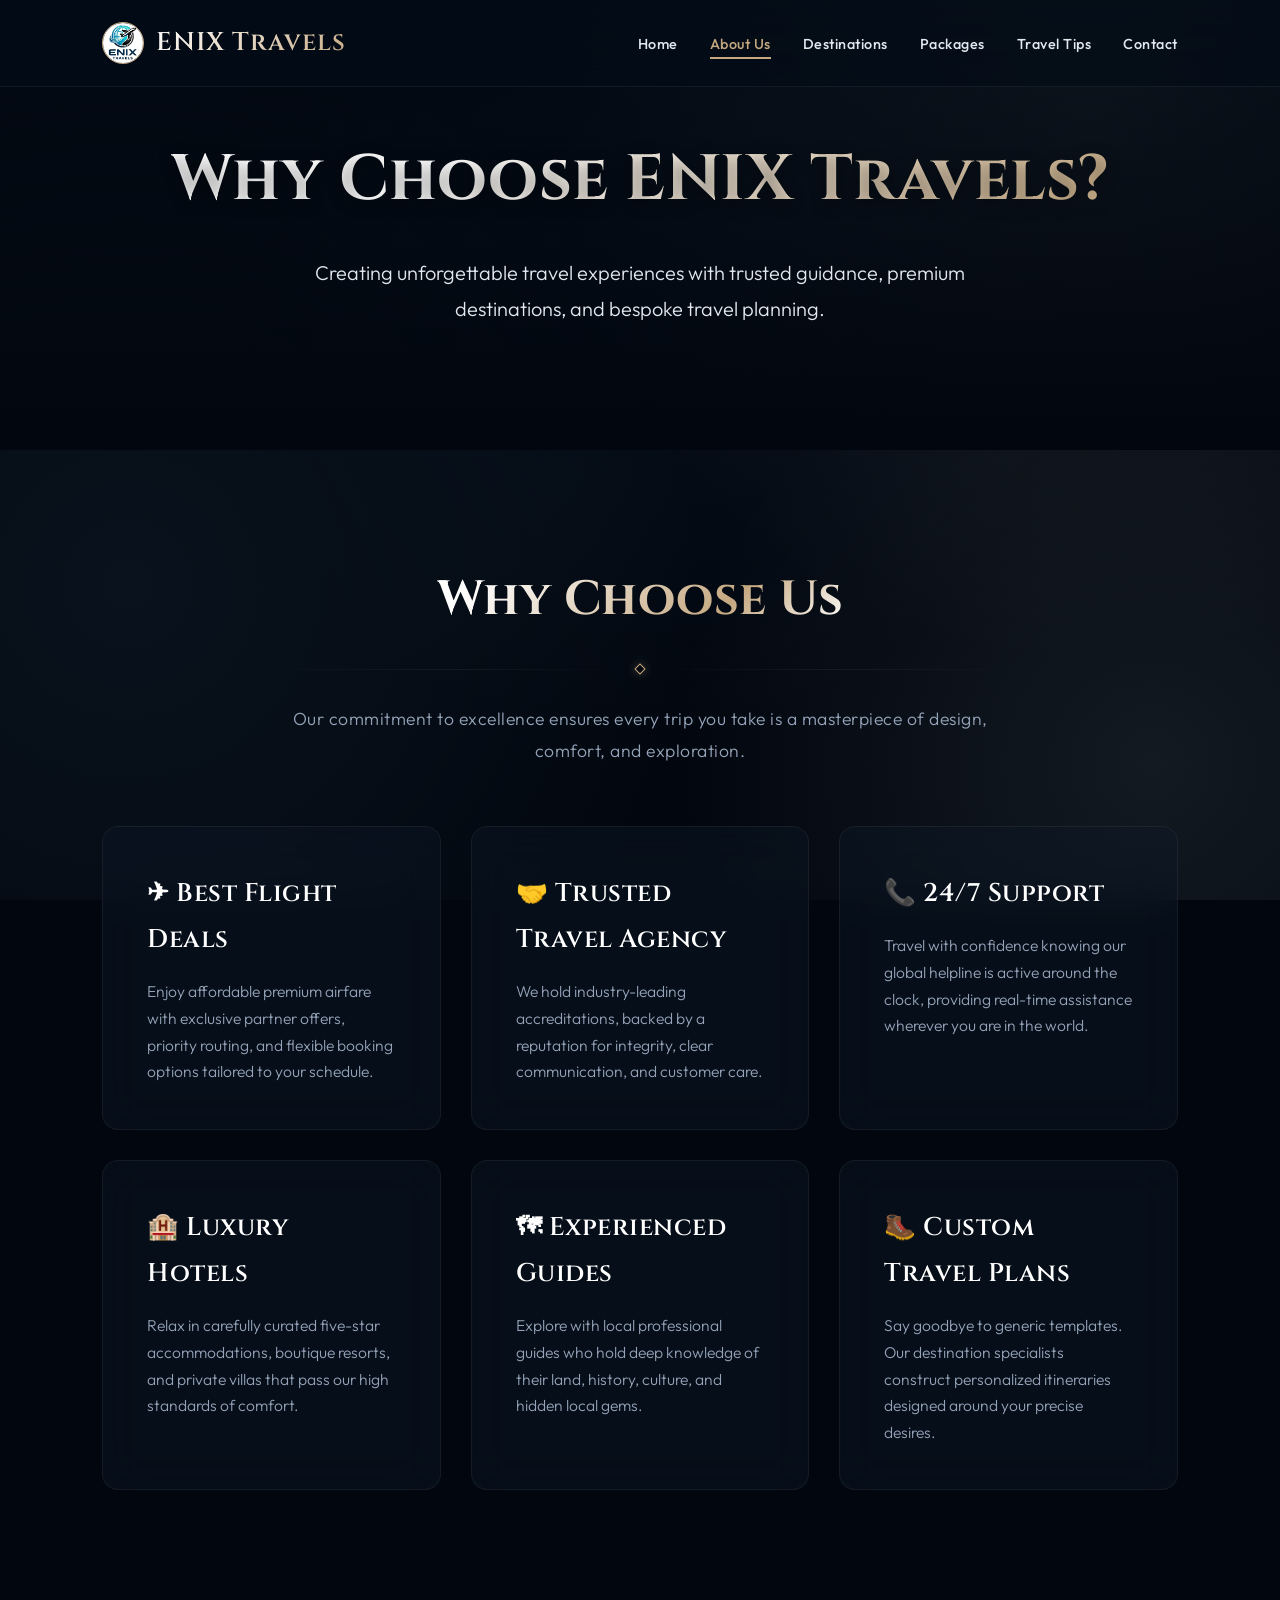
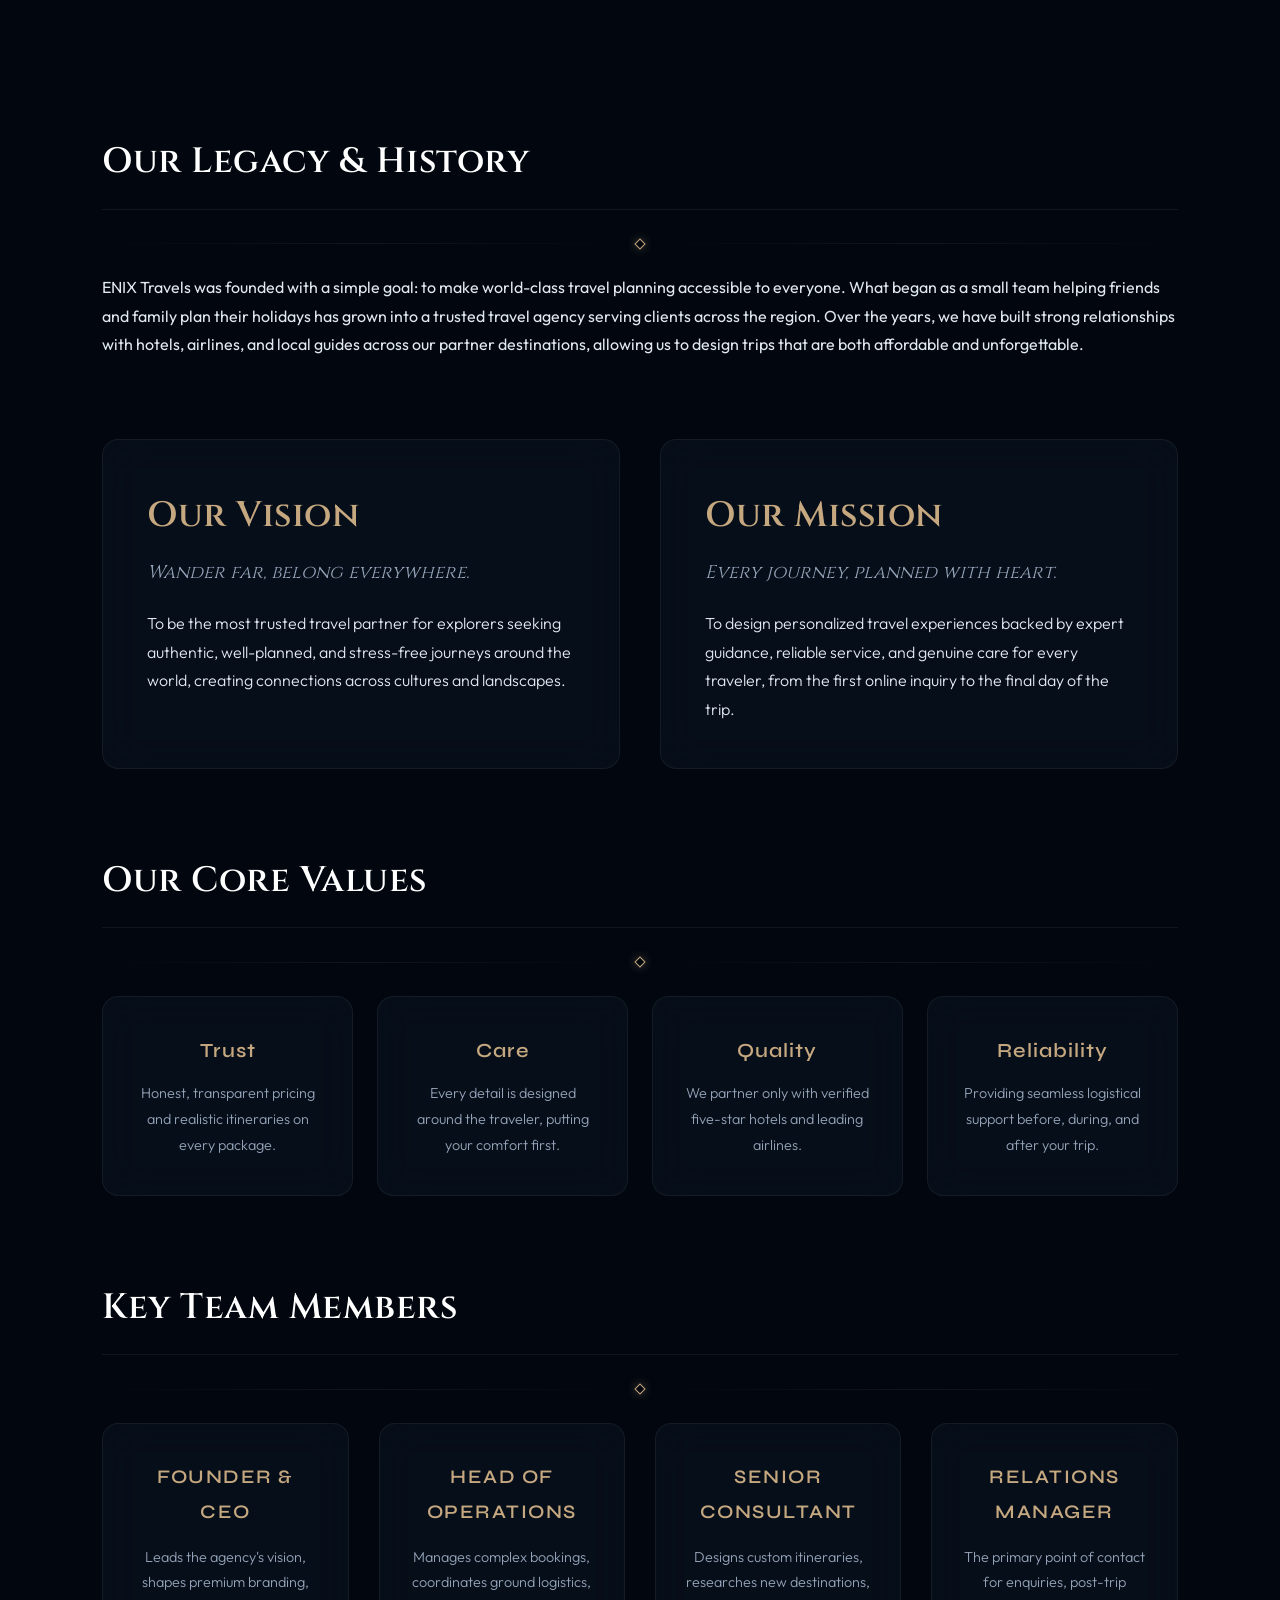
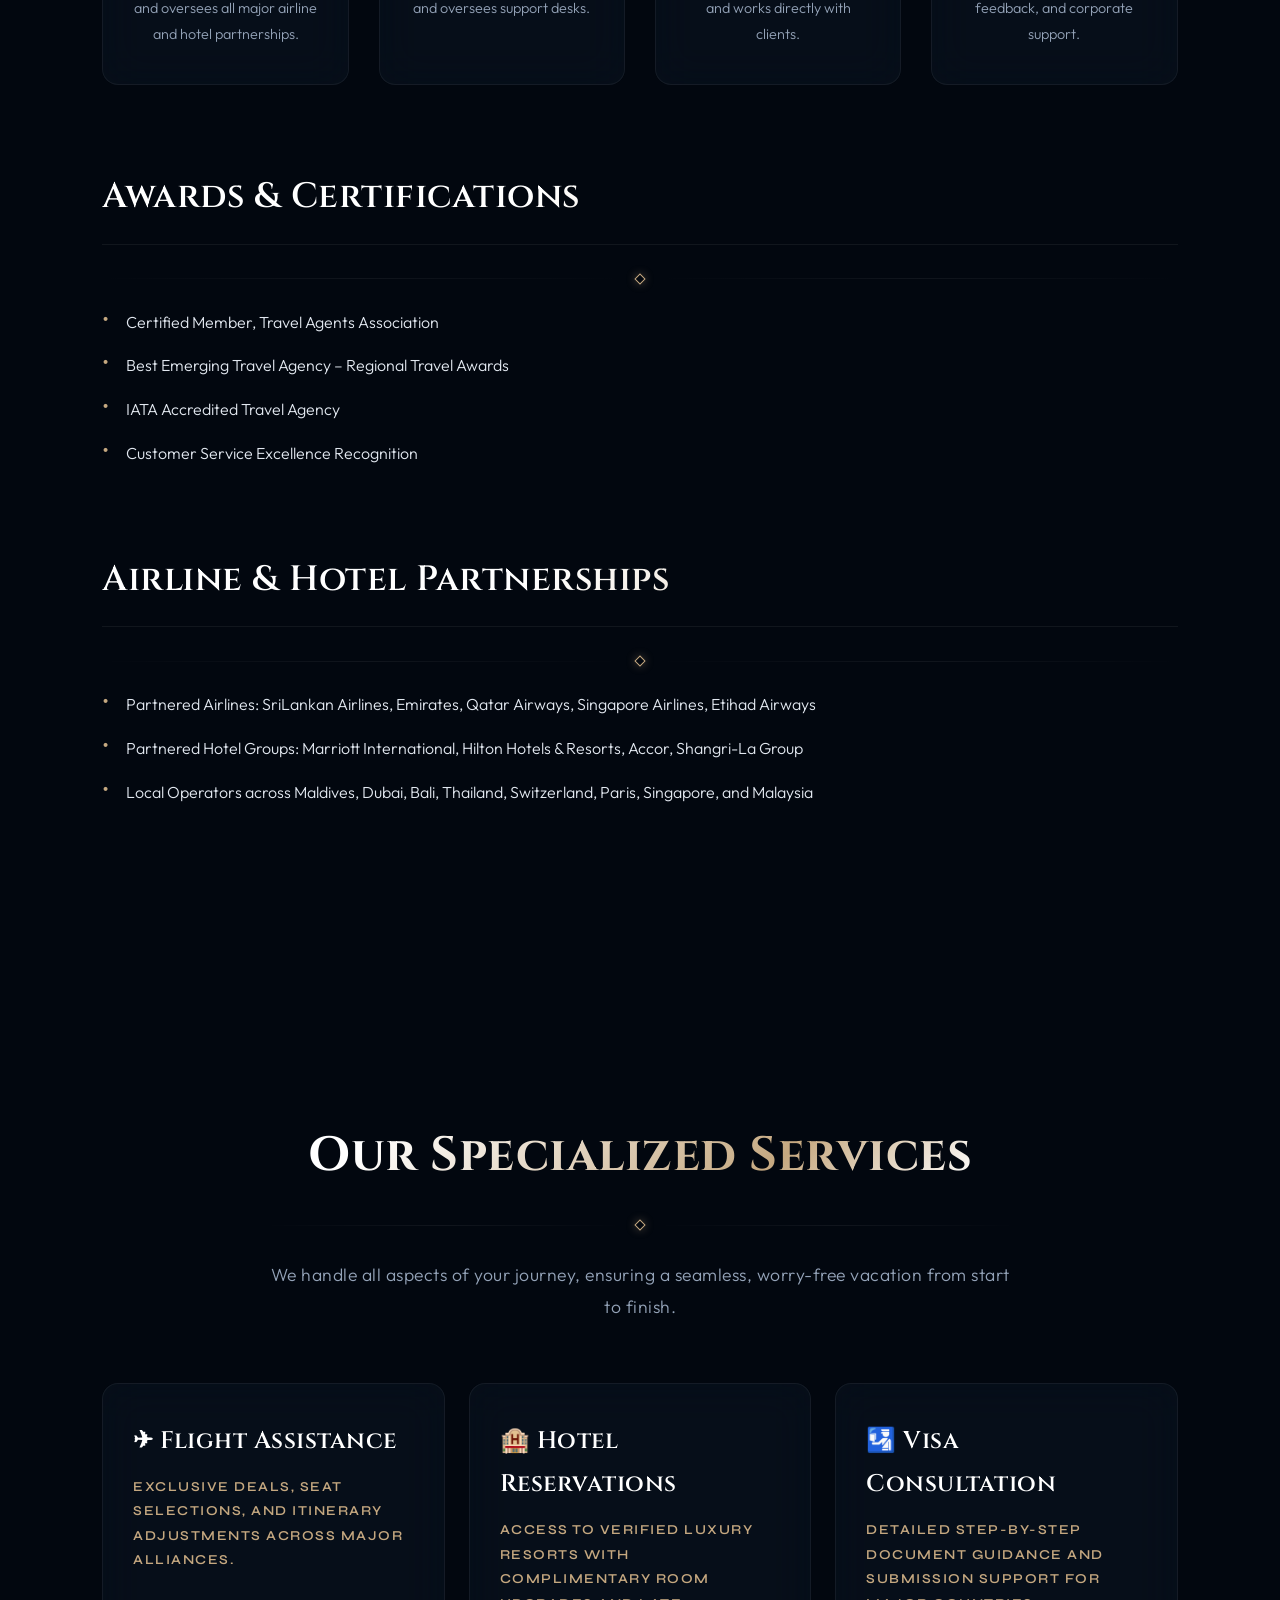
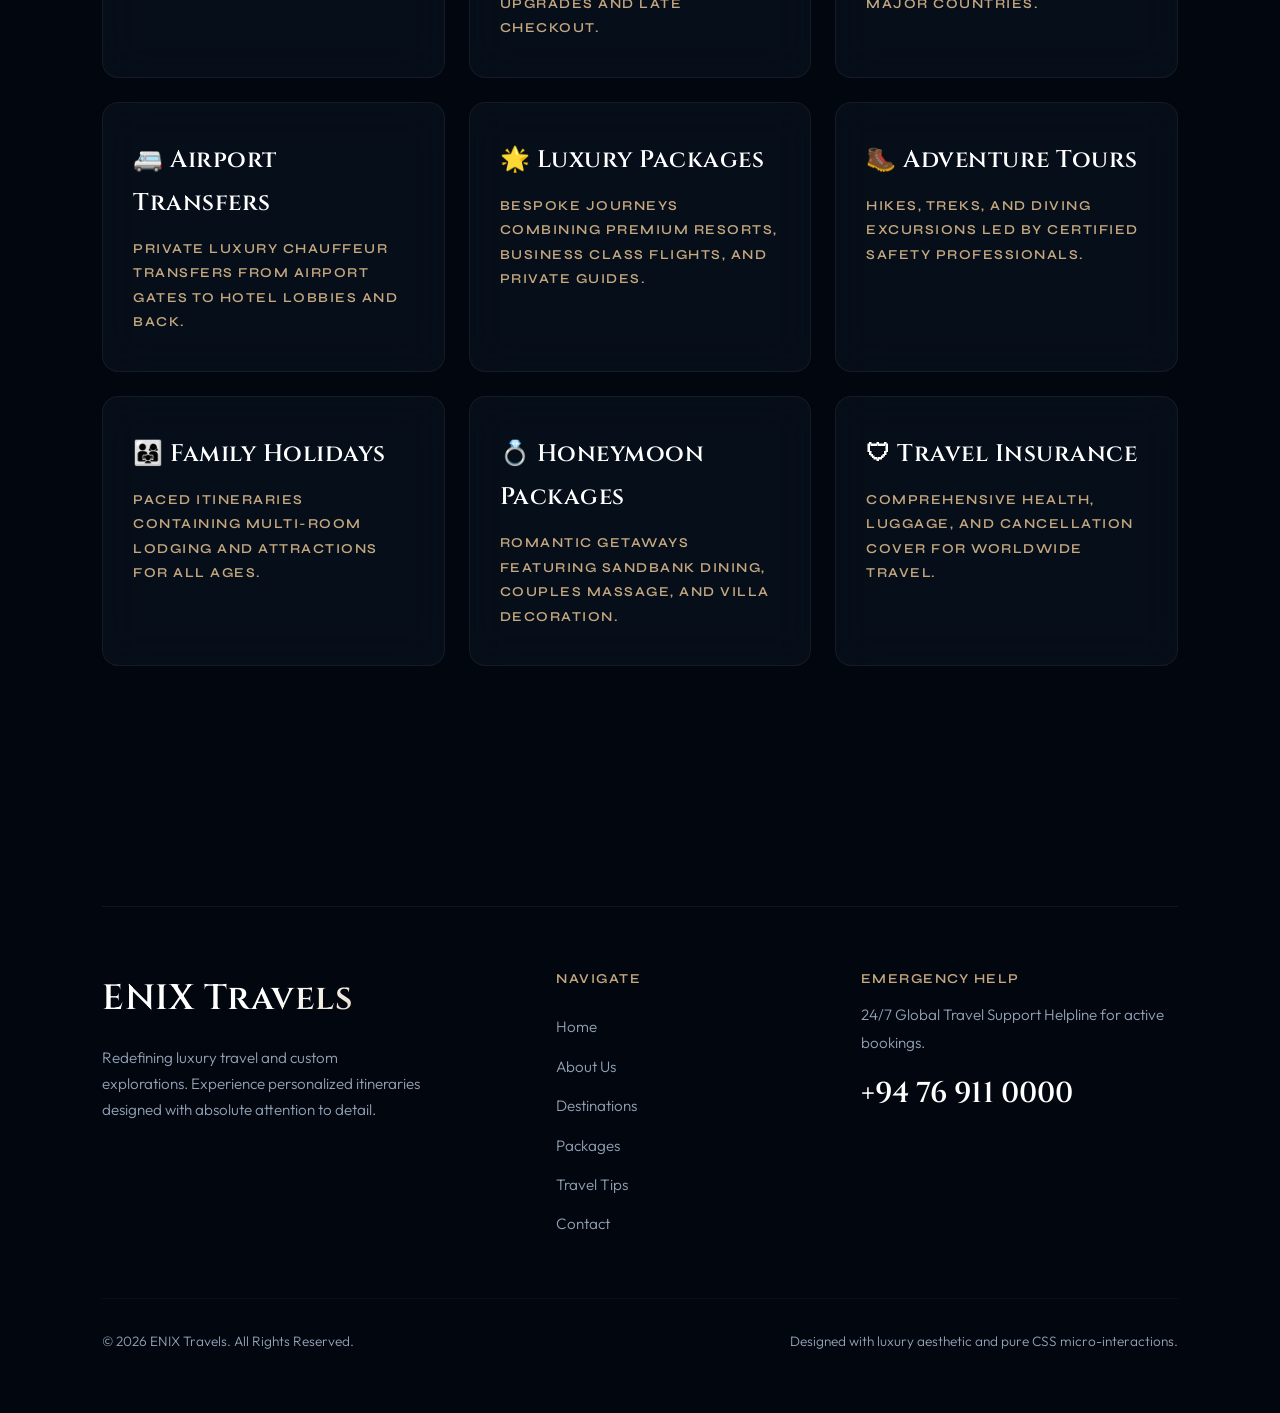
==== commit f0bec4a2: "Site-wide high-fidelity Figma aesthetic sweep, including frosted glassmorphism cards, circular check" ====
--- a/about.html
+++ b/about.html
@@ -57,6 +57,7 @@
     <section class="why-choose">
         <div class="section-header">
             <h2>Why Choose Us</h2>
+            <div class="divider-gold"><span></span></div>
             <p>Our commitment to excellence ensures every trip you take is a masterpiece of design, comfort, and exploration.</p>
         </div>
 
@@ -99,6 +100,7 @@
     <section class="agency-profile">
         <div class="profile-block">
             <h3>Our Legacy & History</h3>
+            <div class="divider-gold" style="justify-content: flex-start; margin-top: 10px; margin-bottom: 25px;"><span></span></div>
             <p>
                 ENIX Travels was founded with a simple goal: to make world-class travel planning accessible to everyone. What began as a small team helping friends and family plan their holidays has grown into a trusted travel agency serving clients across the region. Over the years, we have built strong relationships with hotels, airlines, and local guides across our partner destinations, allowing us to design trips that are both affordable and unforgettable.
             </p>
@@ -124,6 +126,7 @@
 
         <div class="profile-block">
             <h3>Our Core Values</h3>
+            <div class="divider-gold" style="justify-content: flex-start; margin-top: 10px; margin-bottom: 30px;"><span></span></div>
             <div class="values-grid">
                 <div class="value-item">
                     <h4>Trust</h4>
@@ -146,6 +149,7 @@
 
         <div class="profile-block">
             <h3>Key Team Members</h3>
+            <div class="divider-gold" style="justify-content: flex-start; margin-top: 10px; margin-bottom: 30px;"><span></span></div>
             <div class="team-grid">
                 <div class="team-card">
                     <h4>Founder & CEO</h4>
@@ -153,21 +157,22 @@
                 </div>
                 <div class="team-card">
                     <h4>Head of Operations</h4>
-                    <p>Manages complex bookings, coordinates ground logistics, and supervises our 24/7 travel support desks.</p>
-                </div>
-                <div class="team-card">
-                    <h4>Senior Travel Consultant</h4>
-                    <p>Designs custom itineraries, researches new destinations, and works directly with clients to map their dream trips.</p>
+                    <p>Manages complex bookings, coordinates ground logistics, and oversees support desks.</p>
+                </div>
+                <div class="team-card">
+                    <h4>Senior Consultant</h4>
+                    <p>Designs custom itineraries, researches new destinations, and works directly with clients.</p>
                 </div>
                 <div class="team-card">
                     <h4>Relations Manager</h4>
-                    <p>The primary point of contact for enquiries, post-trip feedback, and corporate customer support relations.</p>
+                    <p>The primary point of contact for enquiries, post-trip feedback, and corporate support.</p>
                 </div>
             </div>
         </div>
 
         <div class="profile-block">
             <h3>Awards & Certifications</h3>
+            <div class="divider-gold" style="justify-content: flex-start; margin-top: 10px; margin-bottom: 25px;"><span></span></div>
             <ul class="simple-list">
                 <li>Certified Member, Travel Agents Association</li>
                 <li>Best Emerging Travel Agency – Regional Travel Awards</li>
@@ -178,6 +183,7 @@
 
         <div class="profile-block">
             <h3>Airline & Hotel Partnerships</h3>
+            <div class="divider-gold" style="justify-content: flex-start; margin-top: 10px; margin-bottom: 25px;"><span></span></div>
             <ul class="simple-list">
                 <li>Partnered Airlines: SriLankan Airlines, Emirates, Qatar Airways, Singapore Airlines, Etihad Airways</li>
                 <li>Partnered Hotel Groups: Marriott International, Hilton Hotels & Resorts, Accor, Shangri-La Group</li>
@@ -192,6 +198,7 @@
     <section class="services">
         <div class="section-header">
             <h2>Our Specialized Services</h2>
+            <div class="divider-gold"><span></span></div>
             <p>We handle all aspects of your journey, ensuring a seamless, worry-free vacation from start to finish.</p>
         </div>
 
--- a/style.css
+++ b/style.css
@@ -1,41 +1,51 @@
 /*
  ==========================================
    ENIX TRAVELS - PREMIUM STYLE SHEET
-   Techniques: CSS Grid, Flexbox, Glassmorphism, Checkbox Hack
-   Theme: Luxury Navy & Sand Gold
+   Aesthetics: High-Fidelity Figma Prototype, Glassmorphism, 
+               Metallic Gold Gradients, Shimmer Effects, Aurora Glows
  ==========================================
 */
 
 /* --- Google Fonts --- */
-@import url('https://fonts.googleapis.com/css2?family=Cormorant+Garamond:ital,wght@0,300;0,400;0,500;0,600;0,700;1,400&family=Plus+Jakarta+Sans:wght@300;400;500;600;700;800&display=swap');
+@import url('https://fonts.googleapis.com/css2?family=Cinzel:wght@400;500;600;700&family=Outfit:wght@200;300;400;500;600;700&family=Syne:wght@400;500;600;700;800&display=swap');
 
 /* --- Design Tokens & Variables --- */
 :root {
   /* Colors */
-  --primary: #050e1a;          /* Deep rich navy base */
-  --primary-light: #0d1b2a;    /* Secondary navy for cards */
+  --primary: #030c17;          /* Primary deep navy base */
+  --primary-light: rgba(13, 27, 42, 0.4);    /* Transparent glassmorphic card fill */
   --accent: #c5a880;           /* Champagne / Sand Gold */
   --accent-glow: rgba(197, 168, 128, 0.4);
   --accent-hover: #e0cca7;     /* Lighter Sand Gold */
   --bg-dark: #02070f;          /* Almost black */
+  
+  /* Ocean Breeze Color Palette (customized background blends) */
+  --ocean-light: #DFF7FF;      /* Light pastel sky blue */
+  --ocean-medium: #7FCDFF;     /* Vibrant sky blue */
+  --ocean-deep: #4DA8FF;       /* Medium blue accent */
+  --ocean-glow-1: rgba(223, 247, 255, 0.08);
+  --ocean-glow-2: rgba(127, 205, 255, 0.06);
+  --ocean-glow-3: rgba(77, 168, 255, 0.04);
+  
   --text-white: #ffffff;       /* Pure white headings */
   --text-slate: #94a3b8;       /* Legible slate body */
   --text-light: #e2e8f0;       /* High contrast body text */
-  --border-light: rgba(255, 255, 255, 0.08); /* Semi-transparent border */
-  
-  /* Fonts */
-  --font-serif: 'Cormorant Garamond', serif;
-  --font-sans: 'Plus Jakarta Sans', sans-serif;
+  --border-light: rgba(255, 255, 255, 0.06); /* Ultra-thin border */
+  
+  /* Professional Designer Fonts */
+  --font-serif: 'Cinzel', serif;
+  --font-display: 'Syne', sans-serif;
+  --font-sans: 'Outfit', sans-serif;
   
   /* Animation / Transitions */
-  --transition-smooth: all 0.45s cubic-bezier(0.16, 1, 0.3, 1); /* Premium ease-out curve */
+  --transition-smooth: all 0.5s cubic-bezier(0.16, 1, 0.3, 1); /* Premium ease-out curve */
   --transition-fast: all 0.25s ease;
   
   /* Shadow & Blur */
-  --card-shadow: 0 10px 30px -10px rgba(0, 0, 0, 0.5);
-  --card-shadow-hover: 0 20px 40px -10px rgba(197, 168, 128, 0.15);
-  --glass-bg: rgba(5, 14, 26, 0.7);
-  --glass-blur: blur(15px);
+  --card-shadow: 0 15px 35px -15px rgba(0, 0, 0, 0.7);
+  --card-shadow-hover: 0 25px 50px -12px rgba(197, 168, 128, 0.15), 0 0 25px rgba(127, 205, 255, 0.06);
+  --glass-bg: rgba(3, 12, 23, 0.7);
+  --glass-blur: blur(20px);
 }
 
 /* --- Reset & Core Setup --- */
@@ -53,9 +63,17 @@
 body {
   font-family: var(--font-sans);
   background-color: var(--bg-dark);
+  /* Aurora Ambient Gradient Glows mixing Ocean Breeze palette in background */
+  background-image: 
+    radial-gradient(circle at 85% 15%, var(--ocean-glow-1) 0%, transparent 40%),
+    radial-gradient(circle at 10% 65%, var(--ocean-glow-2) 0%, transparent 45%),
+    radial-gradient(circle at 50% 35%, var(--ocean-glow-3) 0%, transparent 50%),
+    radial-gradient(circle at 90% 85%, var(--ocean-glow-1) 0%, transparent 35%);
+  background-attachment: fixed; /* Keeps glow gradients fixed in screen coords during scroll */
   color: var(--text-light);
-  line-height: 1.6;
+  line-height: 1.8;
   overflow-x: hidden;
+  -webkit-font-smoothing: antialiased;
 }
 
 h1, h2, h3, h4, h5, h6 {
@@ -100,31 +118,79 @@
 /* --- Common UI Utilities --- */
 .section-header {
   text-align: center;
-  max-width: 700px;
+  max-width: 750px;
   margin: 0 auto 60px auto;
 }
 
 .section-header h2 {
   font-size: 3rem;
-  line-height: 1.2;
+  line-height: 1.25;
   margin-bottom: 15px;
   position: relative;
   display: inline-block;
-}
-
-.section-header h2::after {
+  font-weight: 700;
+  background: linear-gradient(135deg, #ffffff 10%, var(--accent) 70%, #ffffff 100%);
+  -webkit-background-clip: text;
+  -webkit-text-fill-color: transparent;
+}
+
+/* Luxury Divider under Headings */
+.divider-gold {
+  display: flex;
+  align-items: center;
+  justify-content: center;
+  margin: 20px 0 30px 0;
+}
+.divider-gold::before, .divider-gold::after {
   content: '';
-  display: block;
-  width: 50px;
-  height: 2px;
-  background-color: var(--accent);
-  margin: 15px auto 0 auto;
+  flex: 1;
+  height: 1px;
+  background: linear-gradient(90deg, transparent, var(--border-light) 50%, transparent);
+}
+.divider-gold::before {
+  margin-right: 15px;
+}
+.divider-gold::after {
+  margin-left: 15px;
+}
+.divider-gold span {
+  display: inline-block;
+  width: 8px;
+  height: 8px;
+  transform: rotate(45deg);
+  border: 1.5px solid var(--accent);
+  background-color: var(--bg-dark);
+  box-shadow: 0 0 10px var(--accent-glow);
 }
 
 .section-header p {
   font-size: 1.1rem;
   color: var(--text-slate);
   font-weight: 300;
+  letter-spacing: 0.5px;
+}
+
+/* Shimmer Reflection sweep on buttons */
+.shimmer-btn {
+  position: relative;
+  overflow: hidden;
+}
+.shimmer-btn::after {
+  content: '';
+  position: absolute;
+  top: 0;
+  left: -50%;
+  width: 30%;
+  height: 100%;
+  background: linear-gradient(to right, rgba(255,255,255,0) 0%, rgba(255,255,255,0.4) 50%, rgba(255,255,255,0) 100%);
+  transform: skewX(-30deg);
+  transition: 0.75s cubic-bezier(0.16, 1, 0.3, 1);
+  opacity: 0;
+}
+.shimmer-btn:hover::after {
+  left: 150%;
+  opacity: 1;
+  transition: 0.75s cubic-bezier(0.16, 1, 0.3, 1);
 }
 
 .glow-btn {
@@ -137,7 +203,7 @@
   font-size: 0.85rem;
   letter-spacing: 1.5px;
   padding: 16px 36px;
-  border-radius: 4px;
+  border-radius: 30px; /* Rounded pill style from Figma */
   border: 1px solid var(--accent);
   box-shadow: 0 0 0 0 rgba(197, 168, 128, 0.4);
   transition: var(--transition-smooth);
@@ -157,7 +223,7 @@
   backdrop-filter: var(--glass-blur);
   -webkit-backdrop-filter: var(--glass-blur);
   border: 1px solid var(--border-light);
-  border-radius: 12px;
+  border-radius: 16px; /* Smooth rounded corner */
 }
 
 /* --- Sticky Glassmorphism Header --- */
@@ -171,7 +237,7 @@
   backdrop-filter: var(--glass-blur);
   -webkit-backdrop-filter: var(--glass-blur);
   border-bottom: 1px solid var(--border-light);
-  padding: 18px 5%;
+  padding: 20px 8%;
   display: flex;
   justify-content: space-between;
   align-items: center;
@@ -185,14 +251,15 @@
 }
 
 .logo-section img {
-  width: 40px;
-  height: 40px;
+  width: 42px;
+  height: 42px;
   border-radius: 50%;
   border: 1.5px solid var(--accent);
   object-fit: cover;
 }
 
 .logo-section h2 {
+  font-family: var(--font-serif);
   font-size: 1.6rem;
   letter-spacing: 1px;
   background: linear-gradient(135deg, #ffffff 0%, var(--accent) 100%);
@@ -222,7 +289,7 @@
   bottom: 0;
   left: 0;
   width: 0;
-  height: 1.5px;
+  height: 2px;
   background-color: var(--accent);
   transition: var(--transition-smooth);
 }
@@ -250,7 +317,7 @@
 .hero {
   height: 100vh;
   width: 100%;
-  background: linear-gradient(180deg, rgba(5,14,26,0.3) 0%, rgba(2,7,15,0.95) 100%), 
+  background: linear-gradient(180deg, rgba(3,12,23,0.1) 0%, rgba(2,7,15,0.98) 100%), 
               url('https://images.unsplash.com/photo-1507525428034-b723cf961d3e?auto=format&fit=crop&w=1920&q=80') no-repeat center center/cover;
   display: flex;
   align-items: center;
@@ -261,12 +328,12 @@
 }
 
 .hero-content {
-  max-width: 900px;
+  max-width: 950px;
   z-index: 10;
 }
 
 .hero h1 {
-  font-size: 4.5rem;
+  font-size: 4.8rem;
   line-height: 1.1;
   margin-bottom: 24px;
   font-style: italic;
@@ -280,7 +347,7 @@
   display: block;
   font-style: normal;
   font-weight: 700;
-  font-size: 5rem;
+  font-size: 5.2rem;
   background: linear-gradient(135deg, #ffffff 30%, var(--accent) 100%);
   -webkit-background-clip: text;
   -webkit-text-fill-color: transparent;
@@ -297,7 +364,7 @@
 
 /* --- Sub-page Hero Section --- */
 .sub-hero {
-  height: 60vh;
+  height: 50vh;
   width: 100%;
   display: flex;
   align-items: center;
@@ -317,7 +384,7 @@
   left: 0;
   width: 100%;
   height: 100%;
-  background: linear-gradient(180deg, rgba(5,14,26,0.5) 0%, rgba(2,7,15,1) 100%);
+  background: linear-gradient(180deg, rgba(3,12,23,0.3) 0%, rgba(2,7,15,1) 100%);
   z-index: 1;
 }
 
@@ -342,11 +409,15 @@
 }
 
 .sub-hero h1 {
+  font-family: var(--font-serif);
   font-size: 4rem;
   margin-bottom: 16px;
   z-index: 10;
   font-weight: 700;
   text-shadow: 0 4px 15px rgba(0, 0, 0, 0.4);
+  background: linear-gradient(135deg, #ffffff 30%, var(--accent) 100%);
+  -webkit-background-clip: text;
+  -webkit-text-fill-color: transparent;
 }
 
 .sub-hero p {
@@ -362,7 +433,7 @@
 .animate-item {
   opacity: 0;
   transform: translateY(30px);
-  animation: fadeInUp 1s cubic-bezier(0.16, 1, 0.3, 1) forwards;
+  animation: fadeInUp 1.2s cubic-bezier(0.16, 1, 0.3, 1) forwards;
 }
 
 .hero-title {
@@ -412,7 +483,7 @@
 /* --- About Us Page Layouts --- */
 .about {
   padding: 120px 8%;
-  background-color: var(--bg-dark);
+  background-color: transparent;
   position: relative;
 }
 
@@ -424,18 +495,22 @@
 }
 
 .about-text h3 {
-  font-size: 1.5rem;
+  font-family: var(--font-display);
+  font-size: 1.1rem;
   color: var(--accent);
   text-transform: uppercase;
-  letter-spacing: 2px;
+  letter-spacing: 2.5px;
   margin-bottom: 12px;
-  font-family: var(--font-sans);
+  font-weight: 700;
 }
 
 .about-text h2 {
   font-size: 3.5rem;
   line-height: 1.15;
   margin-bottom: 24px;
+  background: linear-gradient(135deg, #ffffff 20%, var(--accent) 80%);
+  -webkit-background-clip: text;
+  -webkit-text-fill-color: transparent;
 }
 
 .about-text p {
@@ -447,7 +522,7 @@
 }
 
 .about-highlight {
-  font-size: 1.25rem;
+  font-size: 1.3rem;
   color: var(--text-light);
   border-left: 2px solid var(--accent);
   padding-left: 20px;
@@ -467,12 +542,23 @@
   flex: 1;
   padding: 24px;
   text-align: center;
-  border-radius: 8px;
+  background: var(--glass-bg);
+  backdrop-filter: var(--glass-blur);
+  -webkit-backdrop-filter: var(--glass-blur);
+  border: 1px solid var(--border-light);
+  border-radius: 16px;
+  transition: var(--transition-smooth);
+}
+
+.stat-item:hover {
+  transform: translateY(-5px);
+  border-color: var(--accent);
+  box-shadow: var(--card-shadow-hover);
 }
 
 .stat-number {
   font-family: var(--font-serif);
-  font-size: 2.8rem;
+  font-size: 3rem;
   color: var(--accent);
   font-weight: 700;
   display: block;
@@ -480,10 +566,12 @@
 }
 
 .stat-label {
-  font-size: 0.85rem;
+  font-family: var(--font-display);
+  font-size: 0.8rem;
   text-transform: uppercase;
-  letter-spacing: 1px;
-  color: var(--text-slate);
+  letter-spacing: 1.5px;
+  color: var(--text-slate);
+  font-weight: 600;
 }
 
 /* Visual Collage side */
@@ -496,14 +584,15 @@
 .image-wrapper {
   position: relative;
   width: 90%;
-  border-radius: 12px;
+  border-radius: 16px;
   overflow: hidden;
   box-shadow: var(--card-shadow);
+  border: 1px solid var(--border-light);
 }
 
 .image-wrapper img {
   width: 100%;
-  height: 500px;
+  height: 520px;
   object-fit: cover;
   transition: var(--transition-smooth);
 }
@@ -515,7 +604,7 @@
   left: 0;
   width: 100%;
   height: 100%;
-  background: linear-gradient(360deg, rgba(5,14,26,0.6) 0%, rgba(5,14,26,0) 100%);
+  background: linear-gradient(360deg, rgba(3,12,23,0.6) 0%, rgba(3,12,23,0) 100%);
   z-index: 1;
   pointer-events: none;
 }
@@ -528,12 +617,12 @@
   position: absolute;
   width: 100%;
   height: 100%;
-  border: 1px solid var(--accent);
-  border-radius: 12px;
+  border: 1.5px solid var(--accent);
+  border-radius: 16px;
   top: 20px;
   left: 20px;
   z-index: -1;
-  opacity: 0.3;
+  opacity: 0.25;
   transition: var(--transition-smooth);
 }
 
@@ -545,7 +634,7 @@
 /* Why Choose Grid */
 .why-choose {
   padding: 120px 8%;
-  background-color: var(--primary);
+  background-color: transparent;
 }
 
 .why-grid {
@@ -556,23 +645,26 @@
 }
 
 .why-box {
-  padding: 40px;
-  border-radius: 12px;
+  padding: 44px;
+  border-radius: 16px;
   border: 1px solid var(--border-light);
   background-color: var(--primary-light);
+  backdrop-filter: var(--glass-blur);
+  -webkit-backdrop-filter: var(--glass-blur);
   transition: var(--transition-smooth);
 }
 
 .why-box:hover {
-  transform: translateY(-5px);
-  border-color: rgba(197, 168, 128, 0.4);
+  transform: translateY(-8px);
+  border-color: var(--accent);
   box-shadow: var(--card-shadow-hover);
 }
 
 .why-box h3 {
+  font-family: var(--font-serif);
   font-size: 1.6rem;
   color: var(--text-white);
-  margin-bottom: 12px;
+  margin-bottom: 15px;
   display: flex;
   align-items: center;
   gap: 12px;
@@ -580,15 +672,15 @@
 
 .why-box p {
   color: var(--text-slate);
-  font-size: 0.95rem;
+  font-size: 0.98rem;
   font-weight: 300;
-  line-height: 1.6;
+  line-height: 1.7;
 }
 
 /* History / Values section */
 .agency-profile {
   padding: 120px 8%;
-  background-color: var(--bg-dark);
+  background-color: transparent;
 }
 
 .profile-block {
@@ -596,10 +688,14 @@
 }
 
 .profile-block h3 {
+  font-family: var(--font-serif);
   font-size: 2.2rem;
   margin-bottom: 30px;
   border-bottom: 1px solid var(--border-light);
   padding-bottom: 15px;
+  background: linear-gradient(135deg, #ffffff 40%, var(--accent) 100%);
+  -webkit-background-clip: text;
+  -webkit-text-fill-color: transparent;
 }
 
 .vision-mission-grid {
@@ -610,14 +706,23 @@
 }
 
 .vm-box {
-  padding: 40px;
-  border-radius: 12px;
+  padding: 44px;
+  border-radius: 16px;
   border: 1px solid var(--border-light);
   background-color: var(--primary-light);
+  backdrop-filter: var(--glass-blur);
+  -webkit-backdrop-filter: var(--glass-blur);
+  transition: var(--transition-smooth);
+}
+
+.vm-box:hover {
+  border-color: var(--accent);
+  box-shadow: var(--card-shadow-hover);
 }
 
 .vm-box h3 {
-  font-size: 2rem;
+  font-family: var(--font-serif);
+  font-size: 2.2rem;
   margin-bottom: 8px;
   color: var(--accent);
 }
@@ -643,24 +748,28 @@
 }
 
 .value-item {
-  padding: 30px 24px;
+  padding: 36px 28px;
   text-align: center;
-  border-radius: 8px;
-  border: 1px solid var(--border-light);
-  background-color: rgba(255,255,255,0.01);
-  transition: var(--transition-fast);
+  border-radius: 16px;
+  border: 1px solid var(--border-light);
+  background-color: var(--primary-light);
+  backdrop-filter: var(--glass-blur);
+  -webkit-backdrop-filter: var(--glass-blur);
+  transition: var(--transition-smooth);
 }
 
 .value-item:hover {
+  transform: translateY(-5px);
   border-color: var(--accent);
-  background-color: rgba(197, 168, 128, 0.02);
+  box-shadow: var(--card-shadow-hover);
 }
 
 .value-item h4 {
-  font-family: var(--font-sans);
+  font-family: var(--font-display);
   font-size: 1.25rem;
   color: var(--accent);
   margin-bottom: 12px;
+  letter-spacing: 1px;
 }
 
 .value-item p {
@@ -677,26 +786,29 @@
 }
 
 .team-card {
-  padding: 30px;
-  border-radius: 10px;
+  padding: 36px 30px;
+  border-radius: 16px;
   border: 1px solid var(--border-light);
   background-color: var(--primary-light);
+  backdrop-filter: var(--glass-blur);
+  -webkit-backdrop-filter: var(--glass-blur);
   text-align: center;
   transition: var(--transition-smooth);
 }
 
 .team-card:hover {
-  transform: translateY(-5px);
-  border-color: rgba(197, 168, 128, 0.3);
+  transform: translateY(-8px);
+  border-color: var(--accent);
+  box-shadow: var(--card-shadow-hover);
 }
 
 .team-card h4 {
-  font-family: var(--font-sans);
-  font-size: 1.15rem;
+  font-family: var(--font-display);
+  font-size: 1.2rem;
   color: var(--accent);
   margin-bottom: 15px;
   text-transform: uppercase;
-  letter-spacing: 1px;
+  letter-spacing: 1.5px;
 }
 
 .team-card p {
@@ -743,7 +855,7 @@
 /* Services section in About page */
 .services {
   padding: 120px 8%;
-  background-color: var(--primary);
+  background-color: transparent;
 }
 
 .services-grid {
@@ -754,37 +866,41 @@
 }
 
 .service-card {
-  padding: 30px;
-  border-radius: 10px;
+  padding: 36px 30px;
+  border-radius: 16px;
   border: 1px solid var(--border-light);
   background-color: var(--primary-light);
+  backdrop-filter: var(--glass-blur);
+  -webkit-backdrop-filter: var(--glass-blur);
   transition: var(--transition-smooth);
 }
 
 .service-card:hover {
-  transform: translateY(-5px);
+  transform: translateY(-8px);
   border-color: var(--accent);
+  box-shadow: var(--card-shadow-hover);
 }
 
 .service-card h3 {
-  font-size: 1.4rem;
+  font-family: var(--font-serif);
+  font-size: 1.5rem;
   color: var(--text-white);
   margin-bottom: 12px;
 }
 
 .service-card p {
+  font-family: var(--font-display);
   color: var(--accent);
   font-size: 0.85rem;
   text-transform: uppercase;
-  letter-spacing: 1px;
+  letter-spacing: 1.5px;
   font-weight: 600;
 }
 
 /* --- Destinations Page Layouts --- */
 .destinations {
   padding: 120px 8%;
-  background-color: var(--primary);
-  background-image: radial-gradient(circle at 10% 20%, rgba(13, 27, 42, 0.2) 0%, transparent 40%);
+  background-color: transparent;
 }
 
 .destinations-grid {
@@ -796,12 +912,12 @@
 .destination-card {
   position: relative;
   background-color: var(--primary-light);
-  border-radius: 12px;
+  border-radius: 16px;
   overflow: hidden;
   box-shadow: var(--card-shadow);
   border: 1px solid var(--border-light);
   transition: var(--transition-smooth);
-  height: 420px;
+  height: 440px;
   display: flex;
   flex-direction: column;
 }
@@ -827,7 +943,7 @@
   left: 0;
   width: 100%;
   height: 100%;
-  background: linear-gradient(to bottom, rgba(5,14,26,0) 40%, rgba(5,14,26,0.85) 100%);
+  background: linear-gradient(to bottom, rgba(3,12,23,0) 40%, rgba(3,12,23,0.85) 100%);
   z-index: 1;
   transition: var(--transition-smooth);
 }
@@ -839,14 +955,14 @@
 .destination-card:hover {
   transform: translateY(-10px);
   box-shadow: var(--card-shadow-hover);
-  border-color: rgba(197, 168, 128, 0.3);
+  border-color: var(--accent);
 }
 
 .dest-badge {
   position: absolute;
   top: 15px;
   right: 15px;
-  background-color: rgba(5, 14, 26, 0.7);
+  background-color: rgba(3, 12, 23, 0.75);
   backdrop-filter: blur(5px);
   -webkit-backdrop-filter: blur(5px);
   border: 1.5px solid var(--accent);
@@ -858,6 +974,7 @@
   border-radius: 20px;
   z-index: 2;
   font-weight: 600;
+  font-family: var(--font-display);
 }
 
 .dest-content {
@@ -885,7 +1002,7 @@
   color: var(--text-slate);
   font-size: 0.88rem;
   font-weight: 300;
-  line-height: 1.5;
+  line-height: 1.6;
   display: -webkit-box;
   -webkit-line-clamp: 3;
   -webkit-box-orient: vertical;
@@ -902,7 +1019,8 @@
   color: var(--accent);
   font-weight: 600;
   text-transform: uppercase;
-  letter-spacing: 1px;
+  letter-spacing: 1.5px;
+  font-family: var(--font-display);
 }
 
 .dest-link span {
@@ -911,12 +1029,270 @@
 
 .destination-card:hover .dest-link span {
   transform: translateX(5px);
+}
+
+/* --- Interactive Pure CSS Photo Gallery Section --- */
+.gallery-filter-container {
+  margin-top: 40px;
+  display: flex;
+  flex-direction: column;
+  align-items: center;
+  gap: 40px;
+}
+
+/* Hide radio buttons */
+input[name="gallery-filter"] {
+  display: none;
+}
+
+/* Filter Tab Pills */
+.filter-tabs {
+  display: flex;
+  flex-wrap: wrap;
+  justify-content: center;
+  gap: 12px;
+  background: rgba(255, 255, 255, 0.02);
+  border: 1px solid var(--border-light);
+  padding: 8px;
+  border-radius: 40px;
+  backdrop-filter: var(--glass-blur);
+  -webkit-backdrop-filter: var(--glass-blur);
+}
+
+.filter-tab {
+  cursor: pointer;
+  font-family: var(--font-display);
+  font-size: 0.8rem;
+  font-weight: 600;
+  text-transform: uppercase;
+  letter-spacing: 1.5px;
+  padding: 10px 24px;
+  border-radius: 30px;
+  border: 1px solid transparent;
+  color: var(--text-slate);
+  transition: var(--transition-fast);
+}
+
+.filter-tab:hover {
+  color: var(--text-white);
+}
+
+/* Radio check logic to highlight tabs */
+#filter-all:checked ~ .filter-tabs label[for="filter-all"],
+#filter-maldives:checked ~ .filter-tabs label[for="filter-maldives"],
+#filter-dubai:checked ~ .filter-tabs label[for="filter-dubai"],
+#filter-bali:checked ~ .filter-tabs label[for="filter-bali"],
+#filter-thailand:checked ~ .filter-tabs label[for="filter-thailand"],
+#filter-switzerland:checked ~ .filter-tabs label[for="filter-switzerland"],
+#filter-paris:checked ~ .filter-tabs label[for="filter-paris"],
+#filter-singapore:checked ~ .filter-tabs label[for="filter-singapore"],
+#filter-malaysia:checked ~ .filter-tabs label[for="filter-malaysia"] {
+  background-color: var(--accent);
+  color: var(--bg-dark);
+  border-color: var(--accent);
+  box-shadow: 0 4px 15px -3px var(--accent-glow);
+}
+
+/* Photo Grid */
+.photo-grid {
+  display: grid;
+  grid-template-columns: repeat(4, 1fr);
+  gap: 20px;
+  width: 100%;
+  transition: var(--transition-smooth);
+}
+
+.photo-item {
+  position: relative;
+  border-radius: 16px;
+  overflow: hidden;
+  height: 250px;
+  border: 1px solid var(--border-light);
+  box-shadow: var(--card-shadow);
+  transition: var(--transition-smooth);
+  cursor: zoom-in;
+}
+
+.photo-item img {
+  width: 100%;
+  height: 100%;
+  object-fit: cover;
+  transition: transform 0.6s cubic-bezier(0.16, 1, 0.3, 1);
+}
+
+.photo-overlay {
+  position: absolute;
+  bottom: 0;
+  left: 0;
+  width: 100%;
+  padding: 24px;
+  background: linear-gradient(to top, rgba(3,12,23,0.9) 0%, rgba(3,12,23,0) 100%);
+  opacity: 0;
+  transform: translateY(10px);
+  transition: var(--transition-smooth);
+  display: flex;
+  justify-content: space-between;
+  align-items: flex-end;
+  z-index: 5;
+}
+
+.photo-overlay h4 {
+  font-family: var(--font-serif);
+  font-size: 1.1rem;
+  color: var(--text-white);
+  margin-bottom: 2px;
+}
+
+.photo-overlay p {
+  font-family: var(--font-display);
+  font-size: 0.7rem;
+  color: var(--accent);
+  text-transform: uppercase;
+  letter-spacing: 1.5px;
+  font-weight: 600;
+}
+
+.photo-item:hover {
+  transform: translateY(-8px);
+  border-color: var(--accent);
+  box-shadow: var(--card-shadow-hover);
+}
+
+.photo-item:hover img {
+  transform: scale(1.06);
+}
+
+.photo-item:hover .photo-overlay {
+  opacity: 1;
+  transform: translateY(0);
+}
+
+/* Hide non-selected filter items */
+#filter-maldives:checked ~ .photo-grid .photo-item:not(.item-maldives),
+#filter-dubai:checked ~ .photo-grid .photo-item:not(.item-dubai),
+#filter-bali:checked ~ .photo-grid .photo-item:not(.item-bali),
+#filter-thailand:checked ~ .photo-grid .photo-item:not(.item-thailand),
+#filter-switzerland:checked ~ .photo-grid .photo-item:not(.item-switzerland),
+#filter-paris:checked ~ .photo-grid .photo-item:not(.item-paris),
+#filter-singapore:checked ~ .photo-grid .photo-item:not(.item-singapore),
+#filter-malaysia:checked ~ .photo-grid .photo-item:not(.item-malaysia) {
+  display: none;
+}
+
+/* --- Pure CSS Lightbox Overlays --- */
+.lightbox {
+  display: none;
+  position: fixed;
+  top: 0;
+  left: 0;
+  width: 100vw;
+  height: 100vh;
+  background-color: rgba(3, 12, 23, 0.95);
+  backdrop-filter: blur(15px);
+  -webkit-backdrop-filter: blur(15px);
+  z-index: 2000;
+  justify-content: center;
+  align-items: center;
+  animation: fadeIn 0.4s ease-out;
+}
+
+.lightbox:target {
+  display: flex;
+}
+
+.lightbox-close-helper {
+  position: absolute;
+  top: 0;
+  left: 0;
+  width: 100%;
+  height: 100%;
+  cursor: zoom-out;
+  z-index: 2010;
+}
+
+.lightbox-content-box {
+  position: relative;
+  max-width: 90%;
+  max-height: 80%;
+  z-index: 2020;
+  display: flex;
+  flex-direction: column;
+  align-items: center;
+  animation: zoomInLight 0.4s cubic-bezier(0.16, 1, 0.3, 1);
+}
+
+.lightbox-content-box img {
+  border-radius: 12px;
+  border: 1px solid var(--border-light);
+  box-shadow: 0 25px 60px -10px rgba(0,0,0,0.8);
+  max-height: 70vh;
+  object-fit: contain;
+}
+
+.lightbox-title-box {
+  text-align: center;
+  margin-top: 15px;
+}
+
+.lightbox-title-box h3 {
+  font-family: var(--font-serif);
+  font-size: 1.8rem;
+  color: var(--text-white);
+}
+
+.lightbox-title-box p {
+  font-family: var(--font-display);
+  font-size: 0.8rem;
+  color: var(--accent);
+  text-transform: uppercase;
+  letter-spacing: 1.5px;
+  margin-top: 4px;
+}
+
+.btn-close-lightbox {
+  position: absolute;
+  top: -45px;
+  right: 0;
+  width: 36px;
+  height: 36px;
+  border-radius: 50%;
+  background-color: rgba(255,255,255,0.05);
+  border: 1px solid var(--border-light);
+  color: var(--text-light);
+  font-size: 1.2rem;
+  display: flex;
+  align-items: center;
+  justify-content: center;
+  cursor: pointer;
+  transition: var(--transition-fast);
+}
+
+.btn-close-lightbox:hover {
+  background-color: var(--accent);
+  color: var(--bg-dark);
+  border-color: var(--accent);
+}
+
+@keyframes zoomInLight {
+  from {
+    opacity: 0;
+    transform: scale(0.95) translateY(10px);
+  }
+  to {
+    opacity: 1;
+    transform: scale(1) translateY(0);
+  }
+}
+
+@keyframes fadeIn {
+  from { opacity: 0; }
+  to { opacity: 1; }
 }
 
 /* Tour Categories Grid */
 .categories-section {
   padding: 120px 8%;
-  background-color: var(--bg-dark);
+  background-color: transparent;
 }
 
 .category-grid {
@@ -927,19 +1303,23 @@
 }
 
 .category-box {
-  padding: 40px;
-  border-radius: 12px;
+  padding: 44px;
+  border-radius: 16px;
   border: 1px solid var(--border-light);
   background-color: var(--primary-light);
+  backdrop-filter: var(--glass-blur);
+  -webkit-backdrop-filter: var(--glass-blur);
   transition: var(--transition-smooth);
 }
 
 .category-box:hover {
+  transform: translateY(-8px);
   border-color: var(--accent);
   box-shadow: var(--card-shadow-hover);
 }
 
 .category-box h3 {
+  font-family: var(--font-serif);
   font-size: 1.6rem;
   margin-bottom: 15px;
 }
@@ -947,8 +1327,9 @@
 .category-desc {
   color: var(--text-slate);
   font-size: 0.95rem;
-  margin-bottom: 20px;
+  margin-bottom: 25px;
   font-weight: 300;
+  line-height: 1.6;
 }
 
 .category-box ul {
@@ -959,9 +1340,9 @@
 
 .category-box li a {
   display: inline-block;
-  padding: 6px 16px;
-  border-radius: 20px;
-  background-color: rgba(255, 255, 255, 0.03);
+  padding: 8px 20px;
+  border-radius: 30px;
+  background-color: rgba(255, 255, 255, 0.02);
   border: 1px solid var(--border-light);
   font-size: 0.85rem;
   color: var(--text-light);
@@ -976,19 +1357,22 @@
 /* Country Know before you go cards */
 .country-info-section {
   padding: 120px 8%;
-  background-color: var(--bg-dark);
+  background-color: transparent;
 }
 
 .country-info-card {
   padding: 48px;
-  border-radius: 12px;
+  border-radius: 16px;
   border: 1px solid var(--border-light);
   background-color: var(--primary-light);
+  backdrop-filter: var(--glass-blur);
+  -webkit-backdrop-filter: var(--glass-blur);
   margin-bottom: 40px;
   scroll-margin-top: 120px;
 }
 
 .country-info-card h3 {
+  font-family: var(--font-serif);
   font-size: 2.5rem;
   color: var(--accent);
   margin-bottom: 24px;
@@ -1004,7 +1388,7 @@
 
 .info-col h5 {
   font-family: var(--font-sans);
-  font-size: 0.9rem;
+  font-size: 0.95rem;
   text-transform: uppercase;
   letter-spacing: 1.5px;
   color: var(--text-white);
@@ -1014,14 +1398,14 @@
 .info-col p {
   color: var(--text-slate);
   font-size: 1rem;
-  line-height: 1.7;
+  line-height: 1.8;
   font-weight: 300;
 }
 
 /* --- Tour Packages Page Layouts --- */
 .packages {
   padding: 120px 8%;
-  background-color: var(--bg-dark);
+  background-color: transparent;
   position: relative;
 }
 
@@ -1032,68 +1416,102 @@
 }
 
 .package-card {
-  border-radius: 12px;
+  border-radius: 16px;
   overflow: hidden;
   box-shadow: var(--card-shadow);
   border: 1px solid var(--border-light);
   display: flex;
   flex-direction: column;
   height: 100%;
+  background: var(--glass-bg);
+  backdrop-filter: var(--glass-blur);
+  -webkit-backdrop-filter: var(--glass-blur);
   transition: var(--transition-smooth);
 }
 
 .package-card:hover {
-  transform: translateY(-8px);
-  border-color: rgba(197, 168, 128, 0.4);
+  transform: translateY(-10px);
+  border-color: var(--accent);
   box-shadow: var(--card-shadow-hover);
 }
 
 .package-header {
-  padding: 30px;
-  background-color: var(--primary-light);
+  padding: 36px 30px;
+  background-color: rgba(255,255,255,0.01);
   border-bottom: 1px solid var(--border-light);
   text-align: center;
 }
 
 .package-header h3 {
+  font-family: var(--font-serif);
   font-size: 1.8rem;
   margin-bottom: 12px;
 }
 
 .package-duration {
-  font-size: 0.85rem;
+  font-family: var(--font-display);
+  font-size: 0.8rem;
   text-transform: uppercase;
-  letter-spacing: 1.5px;
+  letter-spacing: 2px;
   color: var(--accent);
   font-weight: 600;
 }
 
 .package-details {
-  padding: 30px;
+  padding: 36px 30px;
   flex: 1;
-  background-color: var(--bg-dark);
-}
-
+  background-color: transparent;
+}
+
+/* Custom Gold Circular Checkboxes */
 .details-list {
   margin-bottom: 30px;
 }
 
 .details-list li {
   position: relative;
-  padding-left: 28px;
-  margin-bottom: 14px;
-  font-size: 0.95rem;
+  padding-left: 32px;
+  margin-bottom: 16px;
+  font-size: 0.98rem;
   color: var(--text-slate);
   font-weight: 300;
 }
 
 .details-list li::before {
-  content: "✓";
+  content: '';
   position: absolute;
   left: 0;
-  top: 0;
-  color: var(--accent);
-  font-weight: 700;
+  top: 4px;
+  width: 18px;
+  height: 18px;
+  border-radius: 50%;
+  border: 1.5px solid var(--accent);
+  background-color: rgba(197, 168, 128, 0.08);
+  box-shadow: 0 0 5px var(--accent-glow);
+  transition: var(--transition-fast);
+}
+
+.details-list li::after {
+  content: '';
+  position: absolute;
+  left: 6px;
+  top: 8px;
+  width: 5px;
+  height: 8px;
+  border: solid var(--accent);
+  border-width: 0 1.5px 1.5px 0;
+  transform: rotate(45deg);
+  transition: var(--transition-fast);
+}
+
+/* Hover Feedback: checkboxes turn gold */
+.package-card:hover .details-list li::before {
+  border-color: var(--text-white);
+  background-color: var(--accent);
+}
+
+.package-card:hover .details-list li::after {
+  border-color: var(--bg-dark);
 }
 
 .package-pricing {
@@ -1106,12 +1524,12 @@
   font-size: 0.8rem;
   color: var(--text-slate);
   text-transform: uppercase;
-  letter-spacing: 1px;
+  letter-spacing: 1.5px;
 }
 
 .price-amount {
   font-family: var(--font-serif);
-  font-size: 2.5rem;
+  font-size: 2.6rem;
   color: var(--text-white);
   font-weight: 700;
   margin: 5px 0 20px 0;
@@ -1124,7 +1542,7 @@
 
 .package-btn {
   width: 100%;
-  padding: 14px;
+  padding: 16px;
   text-align: center;
 }
 
@@ -1135,23 +1553,24 @@
 }
 
 .country-title {
-  font-size: 3rem;
+  font-family: var(--font-serif);
+  font-size: 3.2rem;
   color: var(--accent);
   margin-bottom: 40px;
-  border-bottom: 2px solid var(--border-light);
-  padding-bottom: 15px;
+  position: relative;
+  display: block;
 }
 
 /* Tour packages Table style */
 .table-section {
   padding: 120px 8%;
-  background-color: var(--primary);
+  background-color: transparent;
 }
 
 .table-wrapper {
   overflow-x: auto;
   margin-top: 40px;
-  border-radius: 12px;
+  border-radius: 16px;
   border: 1px solid var(--border-light);
   box-shadow: var(--card-shadow);
 }
@@ -1160,11 +1579,13 @@
   width: 100%;
   border-collapse: collapse;
   text-align: left;
-  background-color: var(--primary-light);
+  background-color: rgba(13, 27, 42, 0.2);
+  backdrop-filter: var(--glass-blur);
+  -webkit-backdrop-filter: var(--glass-blur);
 }
 
 .tour-table caption {
-  padding: 20px;
+  padding: 24px;
   font-family: var(--font-serif);
   font-size: 1.5rem;
   font-weight: 600;
@@ -1176,18 +1597,19 @@
 
 .tour-table th {
   padding: 20px;
-  background-color: rgba(5, 14, 26, 0.5);
+  background-color: rgba(3, 12, 23, 0.5);
   font-size: 0.9rem;
   font-weight: 600;
   color: var(--accent);
   border-bottom: 1.5px solid var(--border-light);
   text-transform: uppercase;
-  letter-spacing: 1px;
+  letter-spacing: 1.5px;
+  font-family: var(--font-display);
 }
 
 .tour-table td {
   padding: 20px;
-  border-bottom: 1px solid rgba(255,255,255,0.03);
+  border-bottom: 1px solid rgba(255,255,255,0.02);
   font-size: 0.95rem;
   color: var(--text-light);
   font-weight: 300;
@@ -1199,14 +1621,15 @@
 }
 
 .tour-table .btn-table-book {
-  padding: 8px 18px;
+  padding: 10px 22px;
   font-size: 0.75rem;
+  border-radius: 20px;
 }
 
 /* --- Travel Tips & FAQ Page Layouts --- */
 .tips-section {
   padding: 120px 8%;
-  background-color: var(--bg-dark);
+  background-color: transparent;
 }
 
 .tips-grid {
@@ -1217,20 +1640,23 @@
 }
 
 .tip-card {
-  padding: 40px;
-  border-radius: 12px;
+  padding: 44px;
+  border-radius: 16px;
   border: 1px solid var(--border-light);
   background-color: var(--primary-light);
+  backdrop-filter: var(--glass-blur);
+  -webkit-backdrop-filter: var(--glass-blur);
   transition: var(--transition-smooth);
 }
 
 .tip-card:hover {
-  transform: translateY(-5px);
+  transform: translateY(-8px);
   border-color: var(--accent);
   box-shadow: var(--card-shadow-hover);
 }
 
 .tip-card h3 {
+  font-family: var(--font-serif);
   font-size: 1.6rem;
   margin-bottom: 15px;
 }
@@ -1239,13 +1665,13 @@
   color: var(--text-slate);
   font-size: 0.95rem;
   font-weight: 300;
-  line-height: 1.6;
+  line-height: 1.7;
 }
 
 /* FAQ Details/Summary Accordion */
 .faq-section {
   padding: 120px 8%;
-  background-color: var(--primary);
+  background-color: transparent;
 }
 
 .faq-list {
@@ -1255,11 +1681,13 @@
 
 .faq-item {
   margin-bottom: 20px;
-  border-radius: 8px;
+  border-radius: 12px;
   border: 1px solid var(--border-light);
   background-color: var(--primary-light);
+  backdrop-filter: var(--glass-blur);
+  -webkit-backdrop-filter: var(--glass-blur);
   overflow: hidden;
-  transition: var(--transition-fast);
+  transition: var(--transition-smooth);
 }
 
 .faq-item summary {
@@ -1280,7 +1708,7 @@
   display: none;
 }
 
-/* Add custom rotating arrow icon */
+/* Rotating arrow icon */
 .faq-item summary::after {
   content: "+";
   font-family: var(--font-sans);
@@ -1311,7 +1739,7 @@
 /* --- Contact & Booking Page Layouts --- */
 .contact-wrapper {
   padding: 120px 8% 60px 8%;
-  background-color: var(--primary);
+  background-color: transparent;
   position: relative;
 }
 
@@ -1347,10 +1775,19 @@
   display: flex;
   align-items: center;
   gap: 20px;
-  padding: 20px;
-  border-radius: 8px;
-  background-color: rgba(255, 255, 255, 0.02);
-  border: 1px solid var(--border-light);
+  padding: 24px;
+  border-radius: 16px;
+  background-color: var(--primary-light);
+  backdrop-filter: var(--glass-blur);
+  -webkit-backdrop-filter: var(--glass-blur);
+  border: 1px solid var(--border-light);
+  transition: var(--transition-smooth);
+}
+
+.info-card:hover {
+  transform: translateY(-5px);
+  border-color: var(--accent);
+  box-shadow: var(--card-shadow-hover);
 }
 
 .info-icon {
@@ -1359,12 +1796,13 @@
 }
 
 .info-details h4 {
-  font-family: var(--font-sans);
+  font-family: var(--font-display);
   font-size: 0.85rem;
   text-transform: uppercase;
-  letter-spacing: 1px;
+  letter-spacing: 1.5px;
   color: var(--text-slate);
   margin-bottom: 4px;
+  font-weight: 600;
 }
 
 .info-details p {
@@ -1380,10 +1818,10 @@
 }
 
 .social-btn {
-  width: 44px;
-  height: 44px;
+  width: 46px;
+  height: 46px;
   border-radius: 50%;
-  background-color: rgba(255, 255, 255, 0.03);
+  background-color: rgba(255, 255, 255, 0.02);
   border: 1px solid var(--border-light);
   display: flex;
   align-items: center;
@@ -1403,11 +1841,19 @@
 /* Glassmorphism Form */
 .contact-form-panel {
   padding: 48px;
+  border-radius: 16px;
+  background: var(--glass-bg);
+  backdrop-filter: var(--glass-blur);
+  -webkit-backdrop-filter: var(--glass-blur);
+  border: 1px solid var(--border-light);
 }
 
 .contact-form-panel h3 {
   font-size: 2.2rem;
   margin-bottom: 12px;
+  background: linear-gradient(135deg, #ffffff 40%, var(--accent) 100%);
+  -webkit-background-clip: text;
+  -webkit-text-fill-color: transparent;
 }
 
 .contact-form-panel p {
@@ -1429,19 +1875,21 @@
 }
 
 .form-group label {
+  font-family: var(--font-display);
   display: block;
-  font-size: 0.85rem;
+  font-size: 0.8rem;
   text-transform: uppercase;
-  letter-spacing: 1px;
+  letter-spacing: 1.5px;
   color: var(--text-slate);
   margin-bottom: 8px;
+  font-weight: 600;
 }
 
 .form-input {
   width: 100%;
-  background-color: rgba(255, 255, 255, 0.03);
-  border: 1px solid var(--border-light);
-  border-radius: 6px;
+  background-color: rgba(255, 255, 255, 0.02);
+  border: 1px solid var(--border-light);
+  border-radius: 8px;
   padding: 16px 20px;
   color: var(--text-white);
   font-family: var(--font-sans);
@@ -1452,11 +1900,10 @@
 .form-input:focus {
   outline: none;
   border-color: var(--accent);
-  background-color: rgba(255, 255, 255, 0.06);
+  background-color: rgba(255, 255, 255, 0.05);
   box-shadow: 0 0 15px -5px var(--accent-glow);
 }
 
-/* Style optgroups and options */
 select.form-input option, select.form-input optgroup {
   background-color: var(--primary-light);
   color: var(--text-light);
@@ -1472,13 +1919,14 @@
   text-align: center;
   font-size: 0.9rem;
   padding: 18px;
+  border-radius: 30px;
 }
 
 /* CSS Target alerts on Contact Page */
 .selected-note {
   display: none;
   padding: 20px 24px;
-  border-radius: 8px;
+  border-radius: 12px;
   background-color: rgba(197, 168, 128, 0.1);
   border: 1.5px dashed var(--accent);
   color: var(--text-white);
@@ -1513,8 +1961,12 @@
 }
 
 .footer-brand h3 {
-  font-size: 2rem;
+  font-family: var(--font-serif);
+  font-size: 2.2rem;
   margin-bottom: 15px;
+  background: linear-gradient(135deg, #ffffff 40%, var(--accent) 100%);
+  -webkit-background-clip: text;
+  -webkit-text-fill-color: transparent;
 }
 
 .footer-brand p {
@@ -1538,12 +1990,13 @@
 }
 
 .footer-nav h4, .footer-support h4 {
-  font-family: var(--font-sans);
+  font-family: var(--font-display);
   font-size: 0.85rem;
   text-transform: uppercase;
-  letter-spacing: 1px;
+  letter-spacing: 1.5px;
   color: var(--accent);
   margin-bottom: 10px;
+  font-weight: 600;
 }
 
 .footer-nav a {
@@ -1582,6 +2035,28 @@
   font-weight: 300;
 }
 
+/* --- Advanced CSS Scroll-Driven Reveal Animations --- */
+@supports (animation-timeline: view()) {
+  /* Reveal cards, grids and blocks as they enter the screen */
+  .why-box, .destination-card, .package-card, .faq-item, 
+  .info-card, .country-info-card, .stat-item, .about-visual, .about-text, .value-item, .team-card, .service-card {
+    animation: revealOnScroll both;
+    animation-timeline: view();
+    animation-range: entry 5% cover 25%;
+  }
+  
+  @keyframes revealOnScroll {
+    from {
+      opacity: 0;
+      transform: translateY(35px);
+    }
+    to {
+      opacity: 1;
+      transform: translateY(0);
+    }
+  }
+}
+
 /* --- Mobile Hamburger Checkbox Hack Logic --- */
 @media (max-width: 992px) {
   .section-header h2 {
@@ -1592,6 +2067,9 @@
     gap: 50px;
   }
   .destinations-grid {
+    grid-template-columns: repeat(2, 1fr);
+  }
+  .photo-grid {
     grid-template-columns: repeat(2, 1fr);
   }
   .packages-grid {
@@ -1646,7 +2124,7 @@
     right: -100%;
     width: 70%;
     height: 100vh;
-    background-color: rgba(5, 14, 26, 0.98);
+    background-color: rgba(3, 12, 23, 0.98);
     backdrop-filter: blur(25px);
     -webkit-backdrop-filter: blur(25px);
     border-left: 1px solid var(--border-light);
@@ -1695,6 +2173,7 @@
   }
   
   .destinations-grid,
+  .photo-grid,
   .packages-grid {
     grid-template-columns: 1fr;
   }
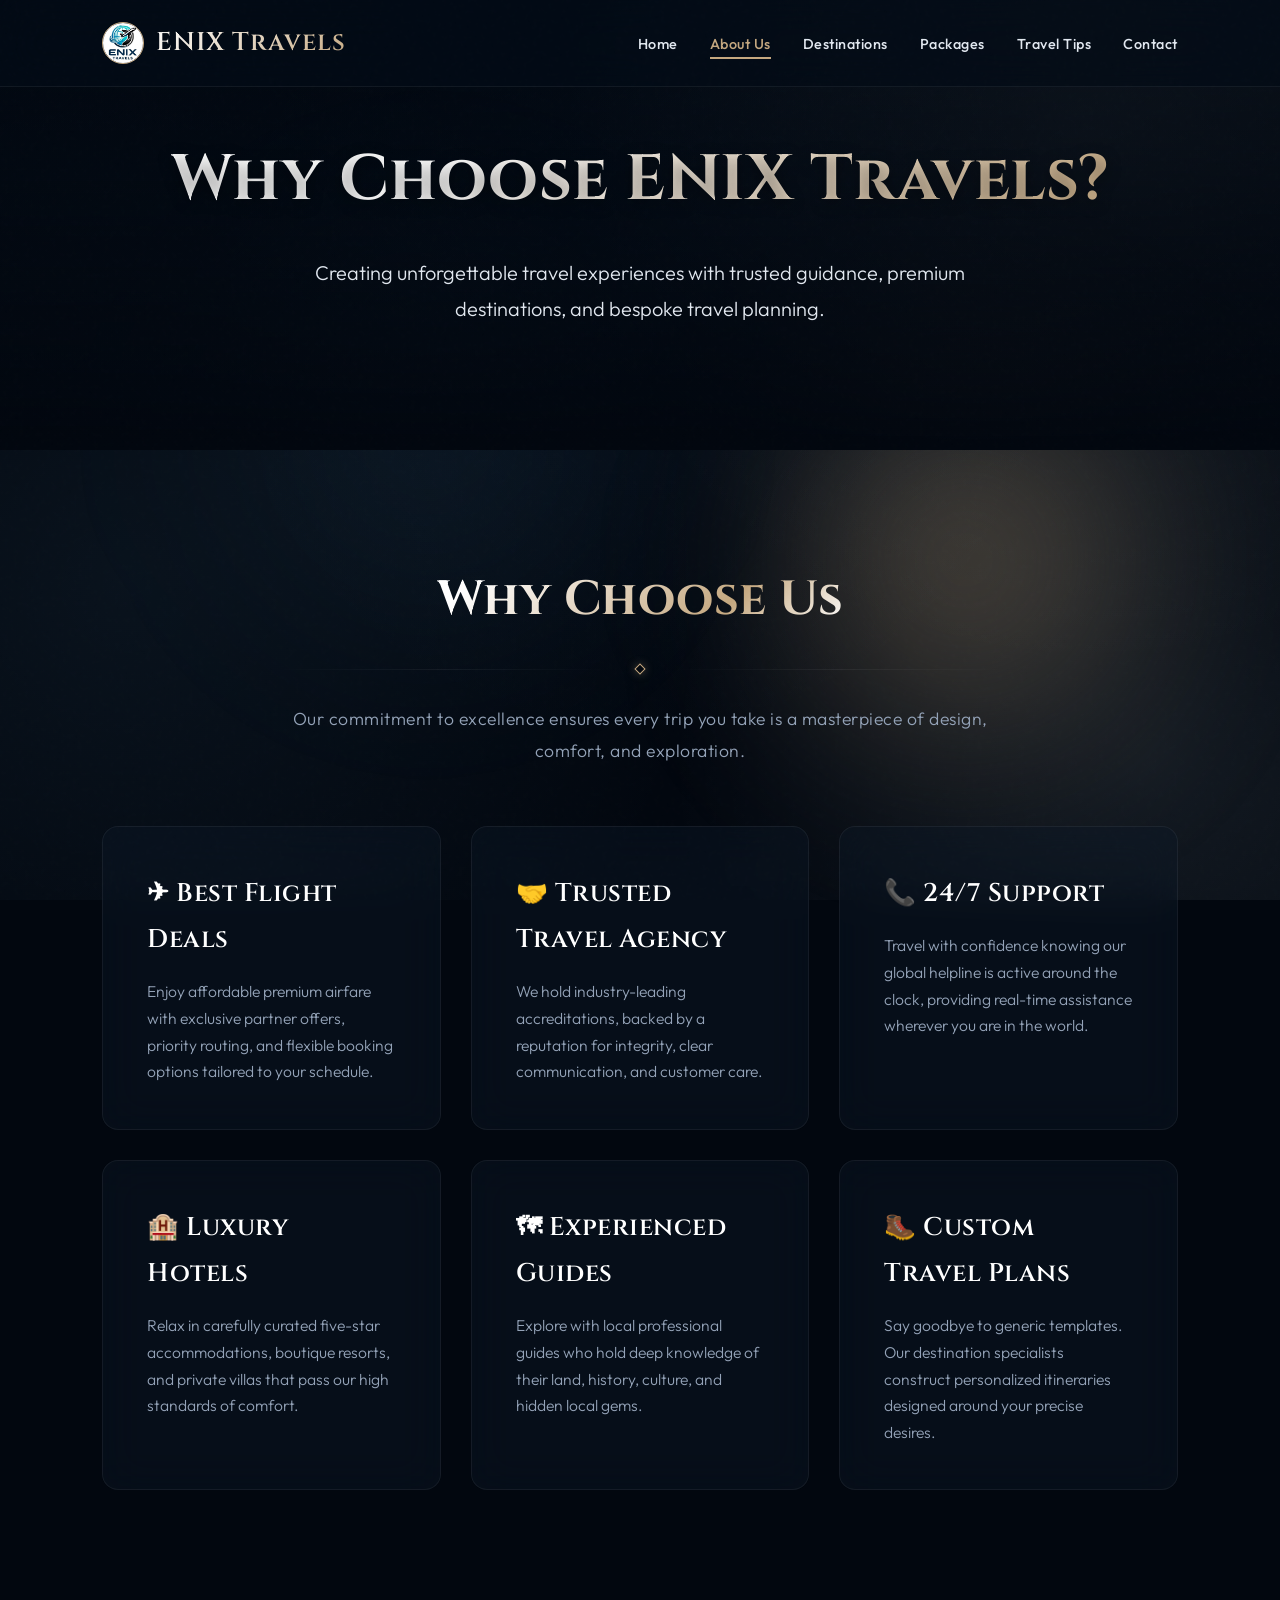
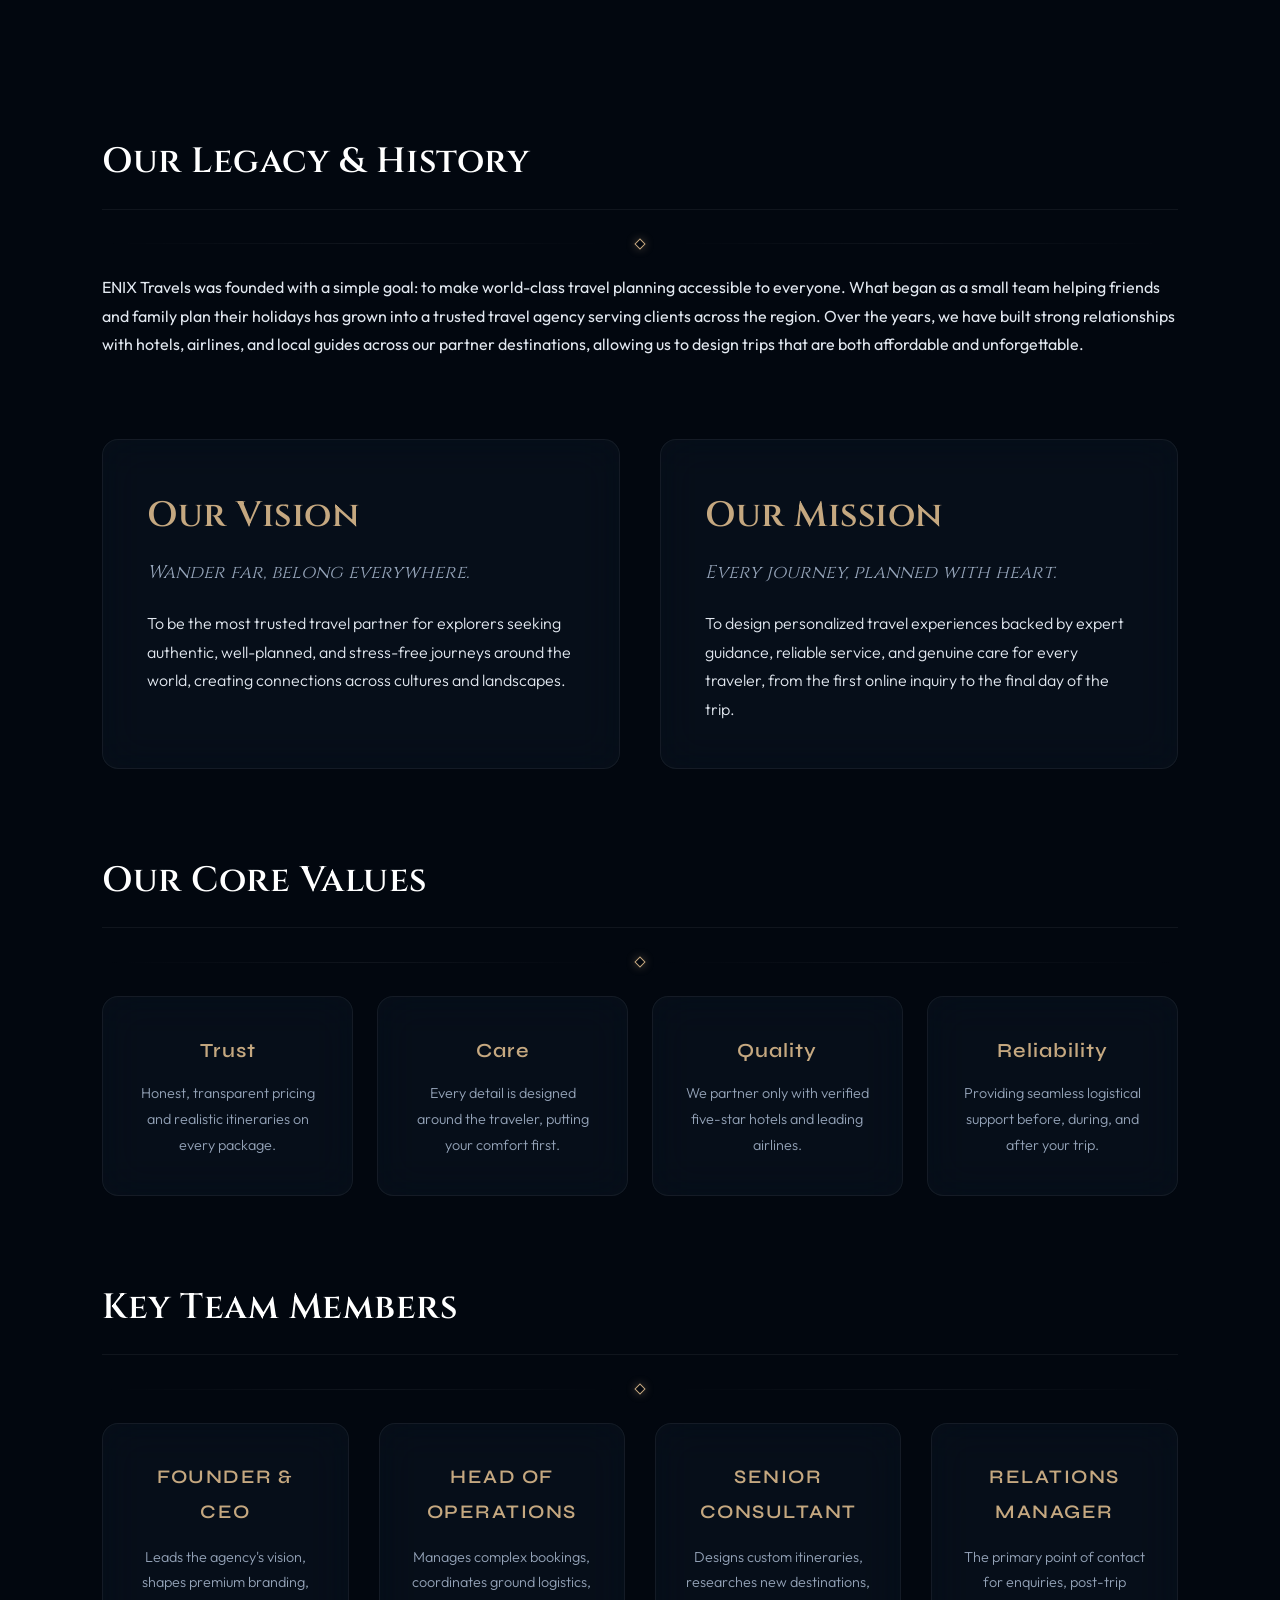
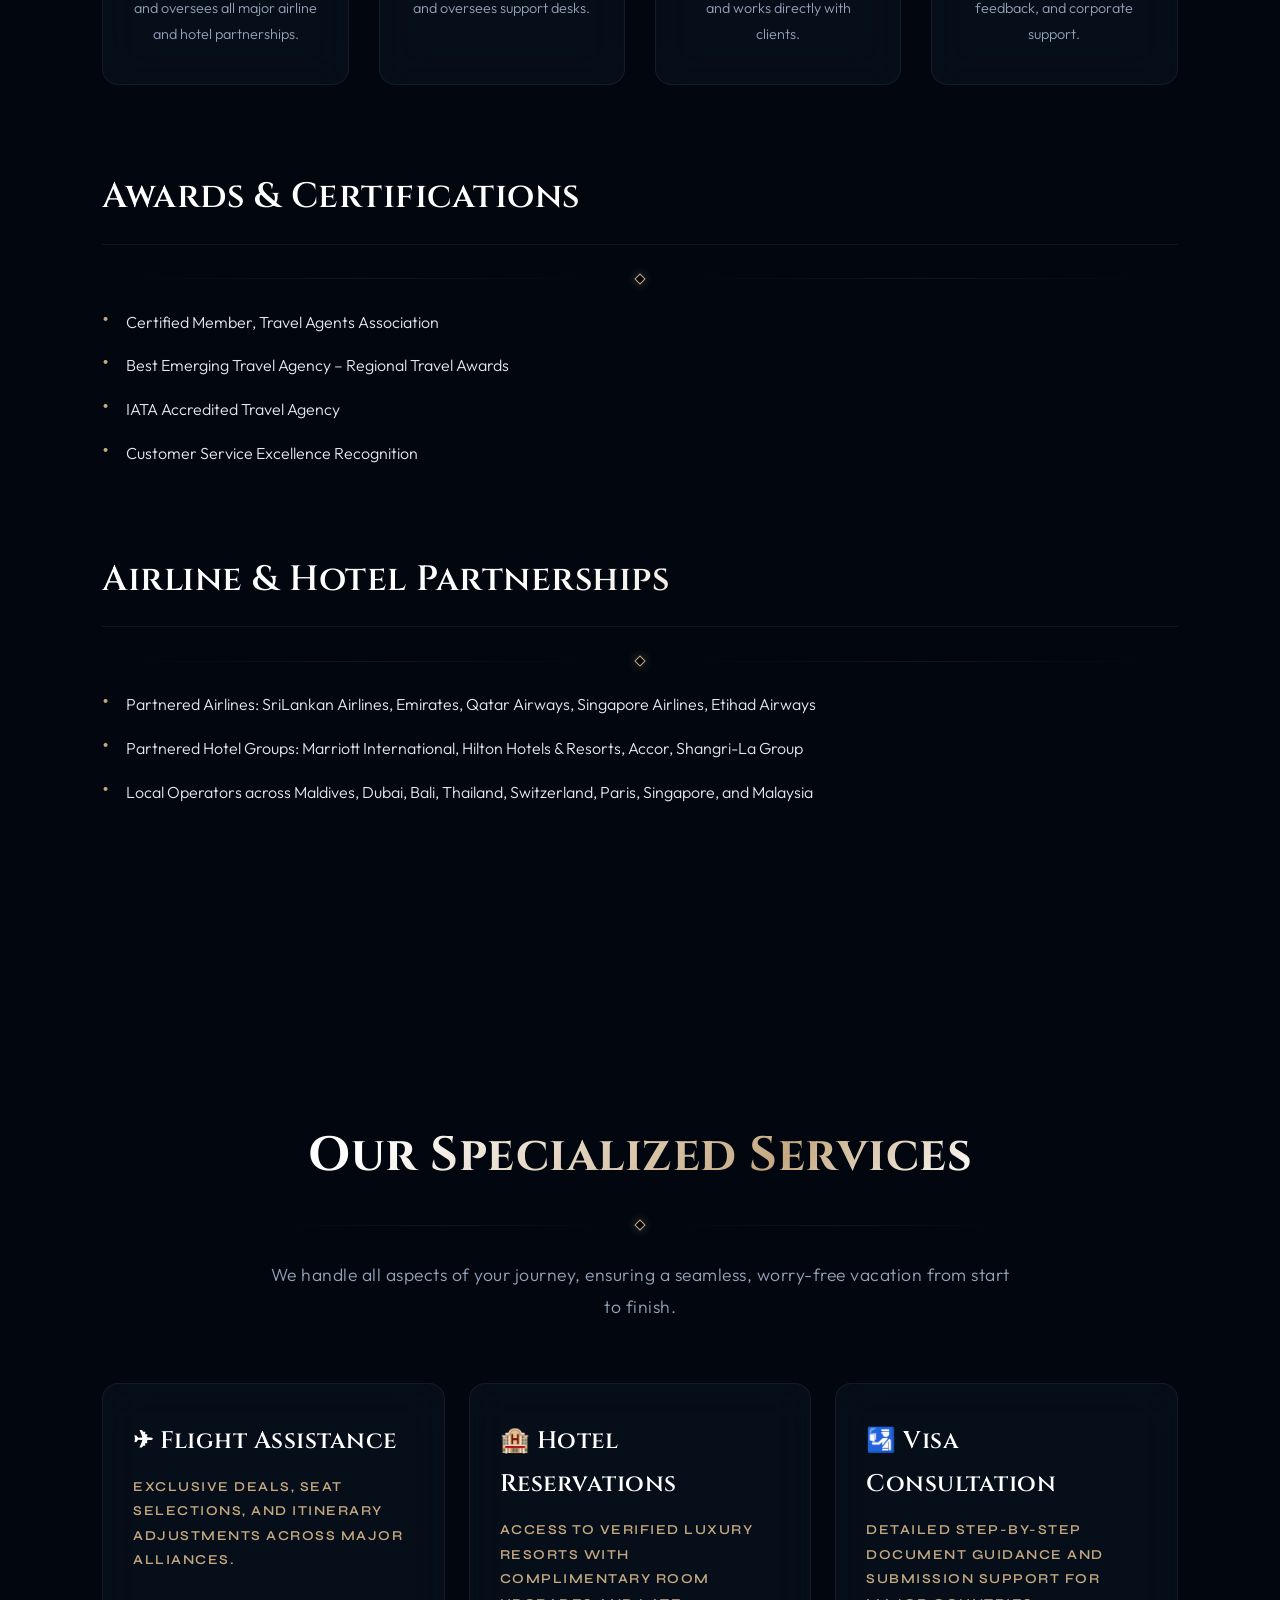
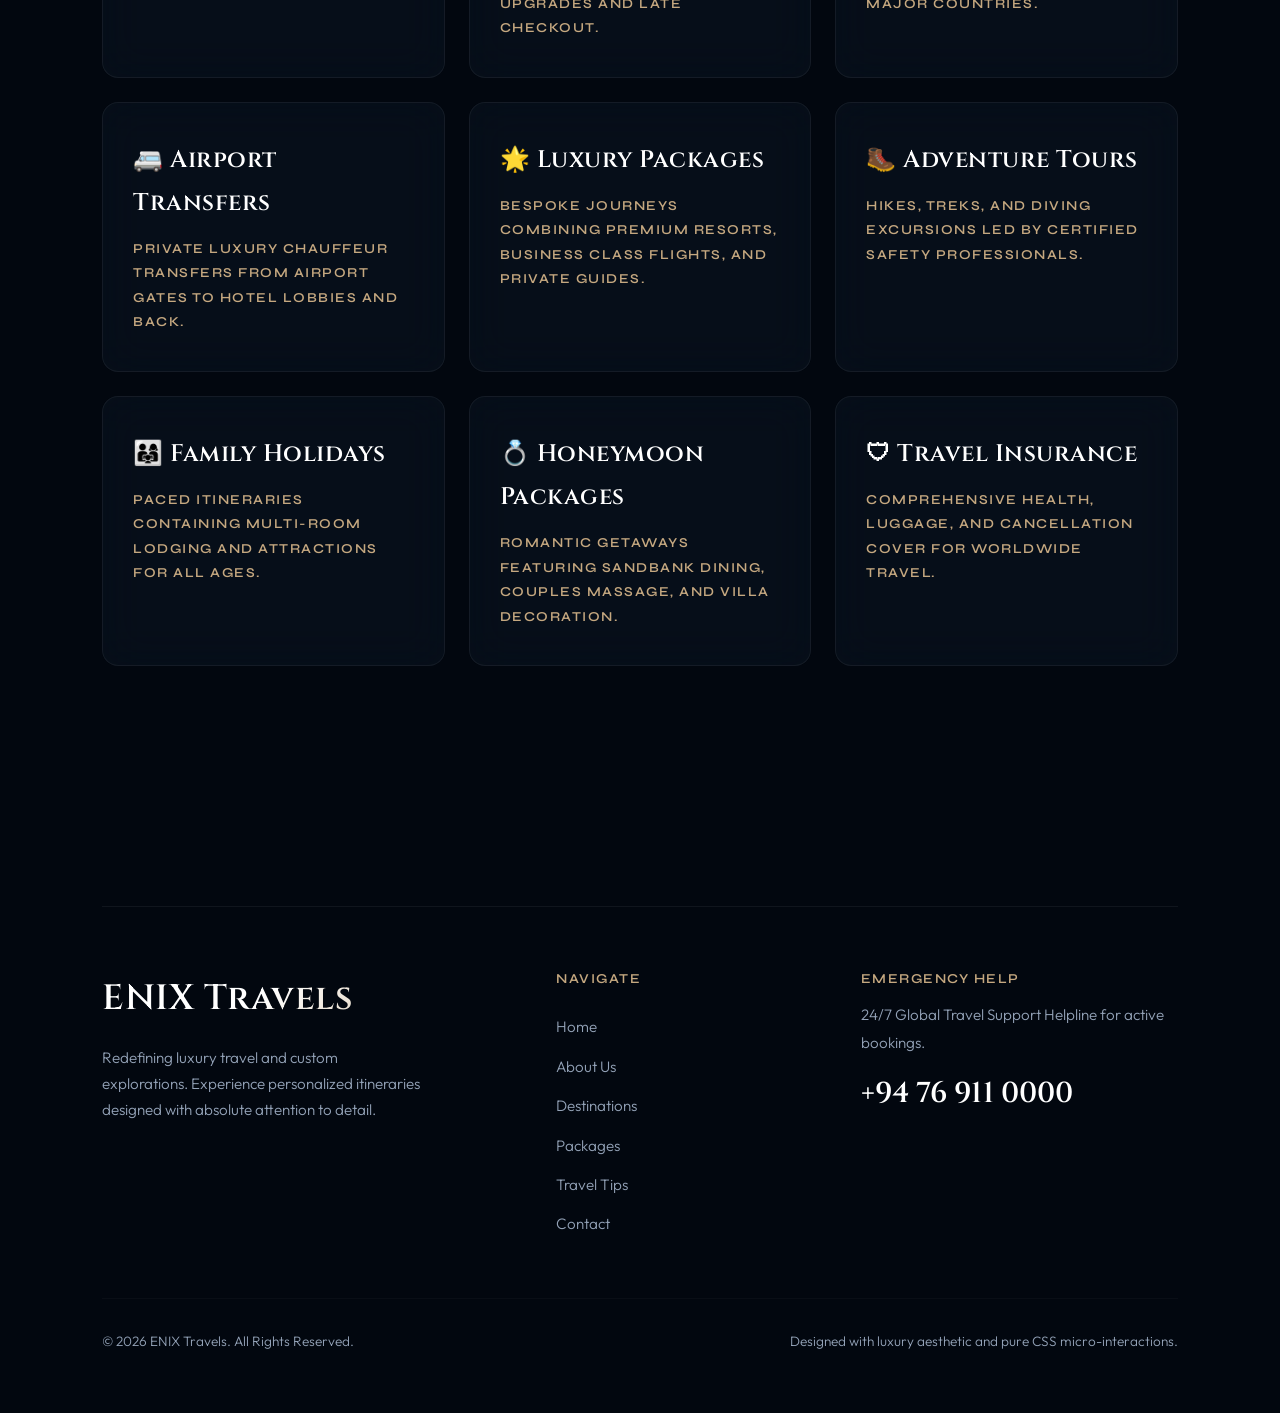
==== commit e4880357: "Site-wide premium Apple-level motion design upgrade, including page loader, scroll progress tracker," ====
--- a/about.html
+++ b/about.html
@@ -276,5 +276,6 @@
         </div>
     </section>
 
+    <script src="app.js"></script>
 </body>
 </html>
--- a/style.css
+++ b/style.css
@@ -1410,8 +1410,9 @@
 }
 
 .packages-grid {
-  display: grid;
-  grid-template-columns: repeat(3, 1fr); /* 3 Columns on desktop */
+  display: flex;
+  flex-wrap: wrap;
+  justify-content: center;
   gap: 40px;
 }
 
@@ -1423,6 +1424,8 @@
   display: flex;
   flex-direction: column;
   height: 100%;
+  max-width: 420px;
+  width: 100%;
   background: var(--glass-bg);
   backdrop-filter: var(--glass-blur);
   -webkit-backdrop-filter: var(--glass-blur);
@@ -1444,13 +1447,13 @@
 
 .package-header h3 {
   font-family: var(--font-serif);
-  font-size: 1.8rem;
+  font-size: 2rem;
   margin-bottom: 12px;
 }
 
 .package-duration {
   font-family: var(--font-display);
-  font-size: 0.8rem;
+  font-size: 0.9rem;
   text-transform: uppercase;
   letter-spacing: 2px;
   color: var(--accent);
@@ -1470,9 +1473,9 @@
 
 .details-list li {
   position: relative;
-  padding-left: 32px;
-  margin-bottom: 16px;
-  font-size: 0.98rem;
+  padding-left: 36px;
+  margin-bottom: 18px;
+  font-size: 1.05rem;
   color: var(--text-slate);
   font-weight: 300;
 }
@@ -1481,7 +1484,7 @@
   content: '';
   position: absolute;
   left: 0;
-  top: 4px;
+  top: 6px;
   width: 18px;
   height: 18px;
   border-radius: 50%;
@@ -1495,7 +1498,7 @@
   content: '';
   position: absolute;
   left: 6px;
-  top: 8px;
+  top: 10px;
   width: 5px;
   height: 8px;
   border: solid var(--accent);
@@ -1521,7 +1524,7 @@
 }
 
 .price-label {
-  font-size: 0.8rem;
+  font-size: 0.85rem;
   color: var(--text-slate);
   text-transform: uppercase;
   letter-spacing: 1.5px;
@@ -1529,20 +1532,20 @@
 
 .price-amount {
   font-family: var(--font-serif);
-  font-size: 2.6rem;
+  font-size: 2.8rem;
   color: var(--text-white);
   font-weight: 700;
   margin: 5px 0 20px 0;
 }
 
 .price-amount span {
-  font-size: 1.5rem;
+  font-size: 1.6rem;
   color: var(--accent);
 }
 
 .package-btn {
   width: 100%;
-  padding: 16px;
+  padding: 18px;
   text-align: center;
 }
 
@@ -2073,7 +2076,6 @@
     grid-template-columns: repeat(2, 1fr);
   }
   .packages-grid {
-    grid-template-columns: repeat(2, 1fr);
     gap: 30px;
   }
   .contact-grid {
@@ -2173,8 +2175,7 @@
   }
   
   .destinations-grid,
-  .photo-grid,
-  .packages-grid {
+  .photo-grid {
     grid-template-columns: 1fr;
   }
   
@@ -2209,4 +2210,298 @@
     grid-template-columns: 1fr;
     gap: 0;
   }
-}
+
+  /* Mobile Horizontal Scroll Carousels for grids */
+  .why-grid,
+  .services-grid,
+  .tips-grid,
+  .team-grid,
+  .values-grid,
+  .category-grid,
+  .info-cards {
+    display: flex !important;
+    overflow-x: auto !important;
+    scroll-snap-type: x mandatory;
+    gap: 20px !important;
+    padding: 10px 8% 30px 8% !important;
+    margin-left: -8% !important;
+    margin-right: -8% !important;
+    scroll-behavior: smooth;
+    -webkit-overflow-scrolling: touch;
+  }
+
+  /* Hide scrollbars for a clean look */
+  .why-grid::-webkit-scrollbar,
+  .services-grid::-webkit-scrollbar,
+  .tips-grid::-webkit-scrollbar,
+  .team-grid::-webkit-scrollbar,
+  .values-grid::-webkit-scrollbar,
+  .category-grid::-webkit-scrollbar,
+  .info-cards::-webkit-scrollbar {
+    display: none;
+  }
+
+  .why-grid,
+  .services-grid,
+  .tips-grid,
+  .team-grid,
+  .values-grid,
+  .category-grid,
+  .info-cards {
+    -ms-overflow-style: none;
+    scrollbar-width: none;
+  }
+
+  /* Card items inside the horizontal scroll containers */
+  .why-box,
+  .service-card,
+  .tip-card,
+  .team-card,
+  .value-item,
+  .category-box,
+  .info-card {
+    flex: 0 0 280px !important; /* Fixed width for card items */
+    scroll-snap-align: center;
+    margin: 0 !important;
+    max-width: 280px !important;
+  }
+
+  /* Left-align container padding for first and last child offsets to look beautiful */
+  .why-grid::after,
+  .services-grid::after,
+  .tips-grid::after,
+  .team-grid::after,
+  .values-grid::after,
+  .category-grid::after,
+  .info-cards::after {
+    content: '';
+    flex: 0 0 8%;
+  }
+}
+
+/*
+============================================================
+  ENIX TRAVELS - INTERACTIVE & MOTION DESIGN ENGINE STYLES
+============================================================
+*/
+
+/* Custom Scroll Progress Bar (Top) */
+.enix-scroll-bar {
+  position: fixed;
+  top: 0;
+  left: 0;
+  height: 3px;
+  background: linear-gradient(90deg, var(--accent) 0%, #ffffff 50%, var(--accent) 100%);
+  box-shadow: 0 0 10px var(--accent-glow);
+  z-index: 10000;
+  width: 0%;
+  transition: width 0.1s ease-out;
+  pointer-events: none;
+}
+
+/* Custom Cursor Glow (Desktop only) */
+.enix-cursor-glow {
+  width: 450px;
+  height: 450px;
+  background: radial-gradient(circle, rgba(197, 168, 128, 0.04) 0%, rgba(127, 205, 255, 0.02) 40%, transparent 70%);
+  position: fixed;
+  transform: translate(-50%, -50%);
+  pointer-events: none;
+  z-index: 9999;
+  mix-blend-mode: screen;
+  transition: opacity 0.4s ease;
+  opacity: 0;
+  border-radius: 50%;
+}
+
+/* Ripple Click Effect */
+.enix-ripple {
+  position: fixed;
+  width: 10px;
+  height: 10px;
+  background: rgba(197, 168, 128, 0.2);
+  border-radius: 50%;
+  transform: translate(-50%, -50%);
+  pointer-events: none;
+  z-index: 10001;
+  animation: enix-ripple-anim 0.6s cubic-bezier(0.1, 0.8, 0.3, 1) forwards;
+}
+
+@keyframes enix-ripple-anim {
+  0% {
+    width: 0px;
+    height: 0px;
+    opacity: 0.8;
+  }
+  100% {
+    width: 80px;
+    height: 80px;
+    opacity: 0;
+  }
+}
+
+/* Noise & Aurora Background Overlays */
+body::before {
+  content: "";
+  position: fixed;
+  top: 0;
+  left: 0;
+  width: 100vw;
+  height: 100vh;
+  z-index: 9998;
+  opacity: 0.012;
+  pointer-events: none;
+  background-image: url("data:image/svg+xml,%3Csvg viewBox='0 0 200 200' xmlns='http://www.w3.org/2000/svg'%3E%3Cfilter id='noiseFilter'%3E%3CfeTurbulence type='fractalNoise' baseFrequency='0.85' numOctaves='3' stitchTiles='stitch'/%3E%3C/filter%3E%3Crect width='100%25' height='100%25' filter='url(%23noiseFilter)'/%3E%3C/svg%3E");
+}
+
+/* Animated Floating Aurora Gradient Blobs */
+body::after {
+  content: '';
+  position: fixed;
+  top: 15%;
+  left: 10%;
+  width: 600px;
+  height: 600px;
+  background: radial-gradient(circle, var(--ocean-glow-2) 0%, transparent 70%);
+  z-index: -2;
+  pointer-events: none;
+  animation: float-aurora-1 25s infinite ease-in-out alternate;
+  filter: blur(80px);
+}
+
+.aurora-bg-secondary {
+  position: fixed;
+  bottom: 10%;
+  right: 5%;
+  width: 500px;
+  height: 500px;
+  background: radial-gradient(circle, var(--accent-glow) 0%, transparent 70%);
+  z-index: -2;
+  pointer-events: none;
+  animation: float-aurora-2 20s infinite ease-in-out alternate;
+  filter: blur(80px);
+}
+
+@keyframes float-aurora-1 {
+  0% { transform: translate(0, 0) scale(1); }
+  50% { transform: translate(15vw, -10vh) scale(1.15); }
+  100% { transform: translate(-5vw, 15vh) scale(0.9); }
+}
+
+@keyframes float-aurora-2 {
+  0% { transform: translate(0, 0) scale(1); }
+  50% { transform: translate(-10vw, 10vh) scale(1.2); }
+  100% { transform: translate(5vw, -5vh) scale(0.95); }
+}
+
+/* Scroll-Triggered Reveal Classes */
+.reveal-prep {
+  opacity: 0 !important;
+  transform: translateY(30px) scale(0.98);
+  transition: opacity 1.2s cubic-bezier(0.16, 1, 0.3, 1), transform 1.2s cubic-bezier(0.16, 1, 0.3, 1);
+}
+
+.reveal-prep.revealed {
+  opacity: 1 !important;
+  transform: translateY(0) scale(1);
+}
+
+/* 1. Page Loader Styles */
+.enix-loader-container {
+  position: fixed;
+  top: 0;
+  left: 0;
+  width: 100vw;
+  height: 100vh;
+  background-color: var(--bg-dark);
+  display: flex;
+  justify-content: center;
+  align-items: center;
+  z-index: 99999;
+  transition: opacity 0.8s cubic-bezier(0.16, 1, 0.3, 1), transform 0.8s cubic-bezier(0.16, 1, 0.3, 1);
+}
+
+.enix-loader-container.fade-out {
+  opacity: 0;
+  transform: translateY(-50px);
+  pointer-events: none;
+}
+
+.enix-loader-content {
+  text-align: center;
+  max-width: 320px;
+  width: 100%;
+}
+
+.enix-loader-logo-wrap {
+  position: relative;
+  width: 90px;
+  height: 90px;
+  margin: 0 auto 30px auto;
+}
+
+.enix-loader-logo {
+  width: 90px;
+  height: 90px;
+  border-radius: 50%;
+  object-fit: cover;
+  animation: logo-pulse 2s infinite ease-in-out;
+}
+
+.enix-loader-ring {
+  position: absolute;
+  top: -5px;
+  left: -5px;
+  right: -5px;
+  bottom: -5px;
+  border-radius: 50%;
+  border: 2px solid transparent;
+  border-top-color: var(--accent);
+  border-bottom-color: var(--accent);
+  animation: spin-loader 1.5s infinite linear;
+}
+
+@keyframes spin-loader {
+  0% { transform: rotate(0deg); }
+  100% { transform: rotate(360deg); }
+}
+
+@keyframes logo-pulse {
+  0%, 100% { transform: scale(1); box-shadow: 0 0 10px rgba(197, 168, 128, 0.1); }
+  50% { transform: scale(1.05); box-shadow: 0 0 25px rgba(197, 168, 128, 0.4); }
+}
+
+.enix-loader-title {
+  font-family: var(--font-serif);
+  font-size: 2.2rem;
+  margin-bottom: 25px;
+  letter-spacing: 1px;
+  background: linear-gradient(135deg, #ffffff 30%, var(--accent) 70%, #ffffff 100%);
+  -webkit-background-clip: text;
+  -webkit-text-fill-color: transparent;
+}
+
+.enix-loader-progress-track {
+  width: 100%;
+  height: 3px;
+  background-color: var(--border-light);
+  border-radius: 5px;
+  overflow: hidden;
+  margin-bottom: 15px;
+}
+
+.enix-loader-progress-bar {
+  width: 0%;
+  height: 100%;
+  background: linear-gradient(90deg, var(--accent) 0%, #ffffff 100%);
+  box-shadow: 0 0 8px var(--accent-glow);
+  transition: width 0.1s ease-out;
+}
+
+.enix-loader-percent {
+  font-family: var(--font-display);
+  font-size: 0.95rem;
+  color: var(--text-slate);
+  letter-spacing: 1.5px;
+}
+
